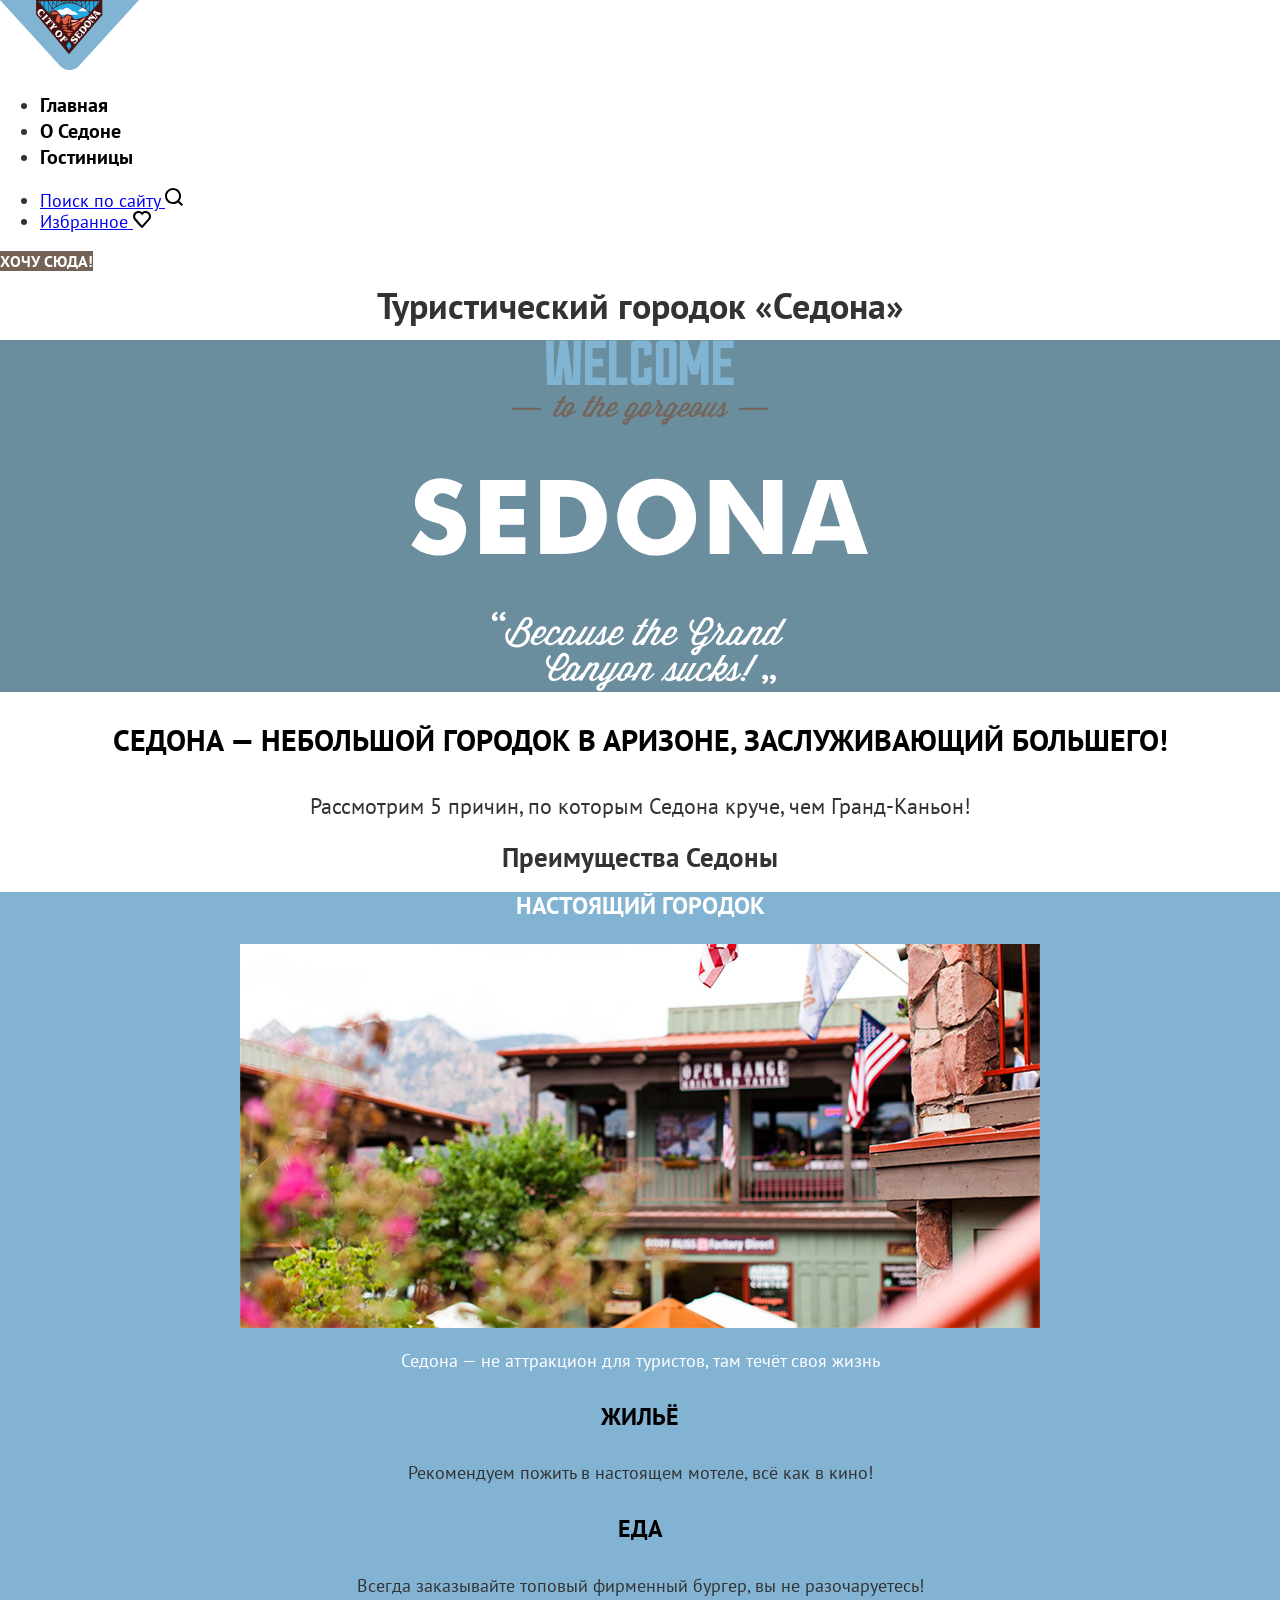
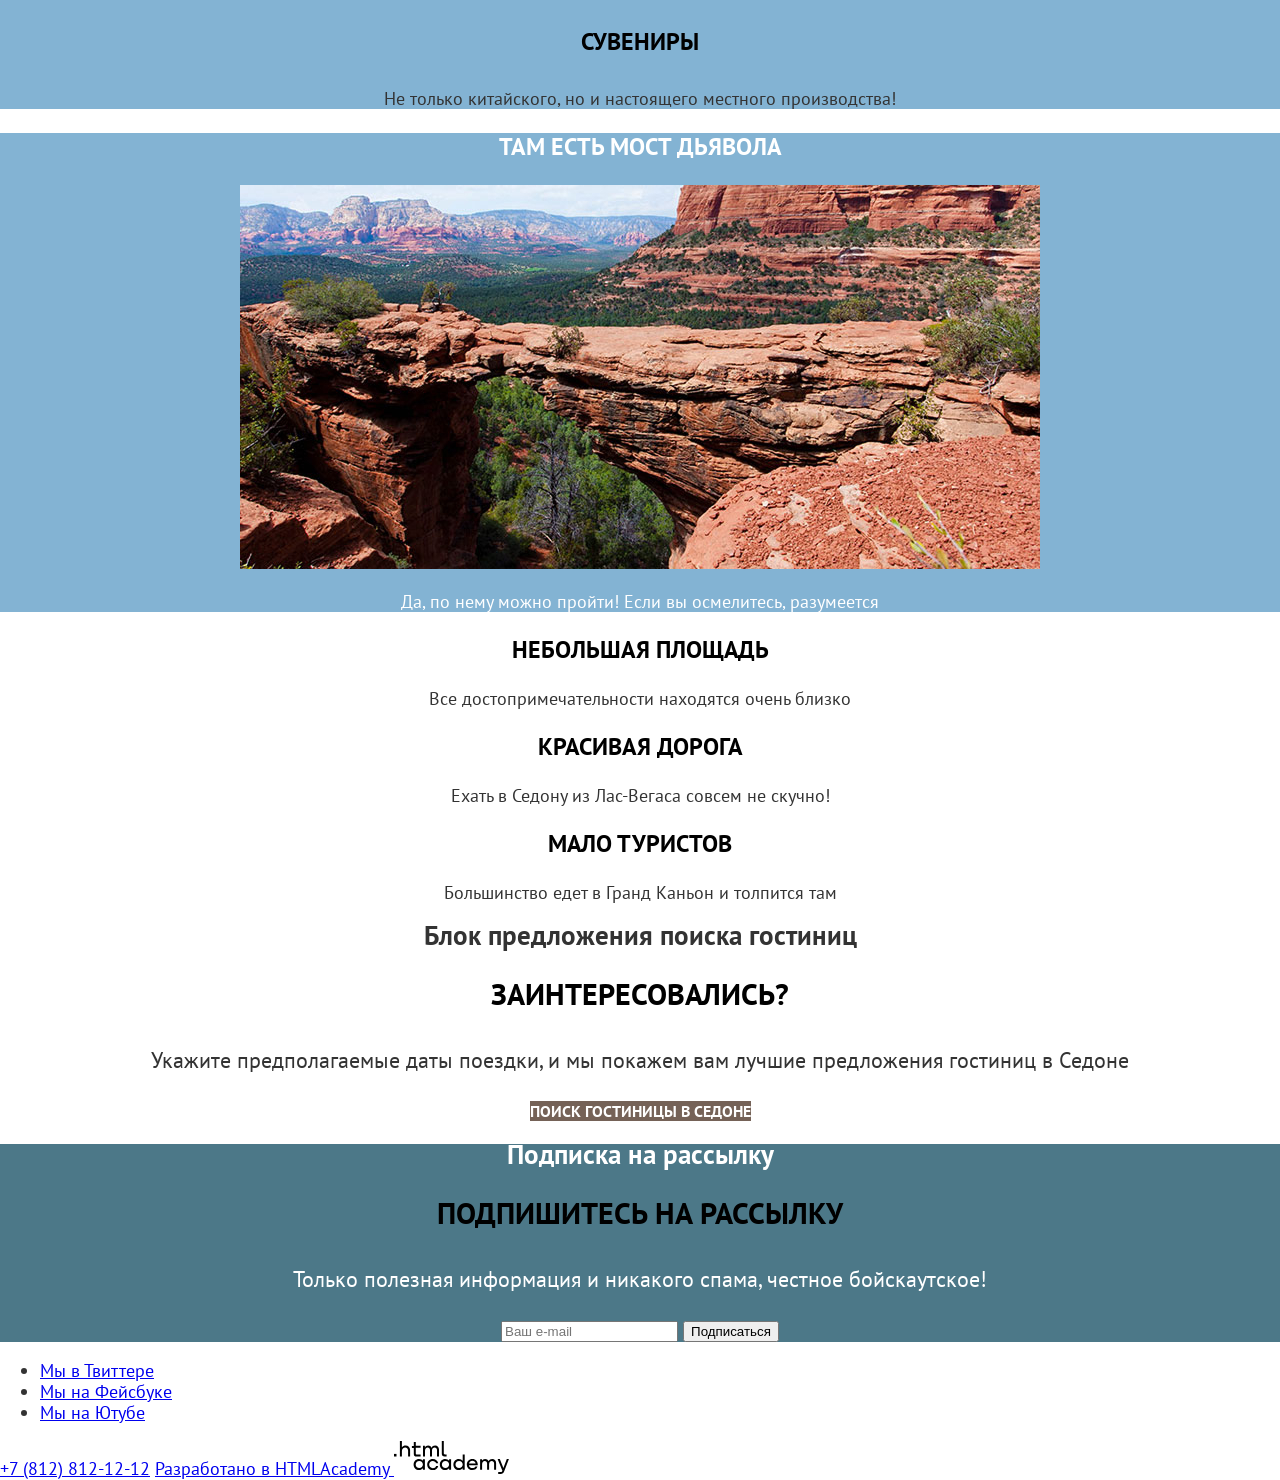
==== index.html @ 6384b5fa "Исправляет заголовки в преимуществах" ====
<!DOCTYPE html>
<html lang="ru">
  <head>
    <meta charset="utf-8">
    <meta name="viewport" content="width=device-width, initial-scale=1">
    <link rel="stylesheet" href="css/styles.css">
    <title>«Седона» — маленький городок с большим характером</title>
  </head>
  <body>
    <header class="page-header">
      <nav class="page-nav">
        <a class="logo">
          <img class="logo__image" src="img/logo.svg" alt="Логотип сайта" width="139" height="70">
        </a>

        <ul class="site-nav">
          <li>
            <a class="nav-link nav-link--current">Главная</a>
          </li>
          <li>
            <a class="nav-link" href="#">О Седоне</a>
          </li>
          <li>
            <a class="nav-link" href="catalog.html">Гостиницы</a>
          </li>
        </ul>

        <ul class="user-nav">
          <li>
            <a class="user-link" href="#search">
              <span class="visually-hidden">Поиск по сайту</span>
              <svg width="19" height="19" viewBox="0 0 19 19" fill="none" xmlns="http://www.w3.org/2000/svg">
                <path d="M18.0511 16.6L14.3406 12.9C15.3434 11.6 16.0454 9.9 16.0454 8C16.0454 3.6 12.4352 0 8.02271 0C3.61022 0 0 3.7 0 8.1C0 12.5 3.61022 16.1 8.02271 16.1C9.82782 16.1 11.5326 15.5 12.9366 14.4L16.6471 18.1L18.0511 16.6ZM8.02271 14.1C4.71334 14.1 2.00568 11.4 2.00568 8.1C2.00568 4.8 4.71334 2.1 8.02271 2.1C11.3321 2.1 14.0397 4.8 14.0397 8.1C14.0397 11.4 11.3321 14.1 8.02271 14.1Z" fill="black"/>
              </svg>
            </a>
          </li>
          <li>
            <a class="user-link" href="#favour">
              <span class="visually-hidden">Избранное</span>
              <svg width="19" height="17" viewBox="0 0 19 17" fill="none" xmlns="http://www.w3.org/2000/svg">
                <path d="M8.92526 17C8.62441 17 8.32356 16.9 8.12299 16.6C2.70766 10.5 1.40397 9.1 1.10312 8.7C0.401135 7.8 0 6.6 0 5.4C0 2.4 2.40681 0 5.51561 0C6.8193 0 8.02271 0.5 9.02554 1.3C10.0284 0.5 11.3321 0 12.5355 0C15.544 0 18.0511 2.4 18.0511 5.4C18.0511 6.7 17.5497 7.9 16.7474 8.8L9.72753 16.7C9.52696 16.9 9.3264 17 8.92526 17ZM2.90823 7.5C3.20908 7.9 6.41816 11.5 9.02554 14.4L15.2431 7.4C15.7446 6.9 15.9451 6.2 15.9451 5.4C15.9451 3.6 14.4409 2.1 12.6358 2.1C11.6329 2.1 10.6301 2.6 9.9281 3.4C9.62725 3.7 9.3264 3.8 9.02554 3.8C8.72469 3.8 8.42384 3.6 8.22327 3.4C7.52129 2.6 6.51845 2.1 5.51561 2.1C3.7105 2.1 2.20624 3.6 2.20624 5.4C2.10596 6.3 2.5071 7 2.90823 7.5C2.80795 7.5 2.80795 7.5 2.90823 7.5Z" fill="black"/>
              </svg>
            </a>
          </li>
        </ul>

        <a class="btn" href="#">Хочу сюда!</a>
      </nav>
    </header>

    <main class="page-main page-main--index">
      <h1 class="visually-hidden">Туристический городок «Седона»</h1>

      <div class="hero">
        <img class="hero__image" src="img/welcome.svg" alt="Добро пожаловать в Седону" width="458" height="352">
      </div>

      <p class="title">Седона — небольшой городок в Аризоне, заслуживающий большего!</p>
      <p class="description">Рассмотрим 5 причин, по которым Седона круче, чем Гранд-Каньон!</p>

      <section class="features">
        <h2 class="visually-hidden">Преимущества Седоны</h2>

        <ol class="features-list">
          <li class="feature feature--pictorial">
            <h3 class="title title--feature feature__title">Настоящий городок</h3>
            <img class="feature__image" src="img/sedona-stores-photo.jpg" alt="Городской вид Седоны" width="800" height="384">
            <p>Седона — не аттракцион для туристов, там течёт своя жизнь</p>

            <ul class="features-list features-list--sub">
              <li class="feature">
                <h4 class="title title--feature feature__title">Жильё</h4>
                <p>Рекомендуем пожить в настоящем мотеле, всё как в кино!</p>
              </li>
              <li class="feature">
                <h4 class="title title--feature feature__title">Еда</h4>
                <p>Всегда заказывайте топовый фирменный бургер, вы не разочаруетесь!</p>
              </li>
              <li class="feature">
                <h4 class="title title--feature feature__title">Сувениры</h4>
                <p>Не только китайского, но и настоящего местного производства!</p>
              </li>
            </ul>
          </li>
          <li class="feature feature--pictorial">
            <h3 class="title title--feature feature__title">Там есть мост дьявола</h3>
            <img class="feature__image" src="img/devil-bridge.jpg" alt="Городской вид Седоны" width="800" height="384">
            <p>Да, по нему можно пройти! Если вы осмелитесь, разумеется</p>
          </li>
          <li class="feature">
            <h3 class="title title--feature feature__title">Небольшая площадь</h3>
            <p>Все достопримечательности находятся очень близко</p>
          </li>
          <li class="feature">
            <h3 class="title title--feature feature__title">Красивая дорога</h3>
            <p>Ехать в Седону из Лас-Вегаса совсем не скучно!</p>
          </li>
          <li class="feature">
            <h3 class="title title--feature feature__title">Мало туристов</h3>
            <p>Большинство едет в Гранд Каньон и толпится там</p>
          </li>
        </ol>
      </section>

      <section class="booking-prompt">
        <h2 class="visually-hidden">Блок предложения поиска гостиниц</h2>
        <p class="title">Заинтересовались?</p>
        <p class="description">Укажите предполагаемые даты поездки, и мы покажем вам лучшие предложения гостиниц в Седоне</p>
        <a class="btn" href="#">Поиск гостиницы в Седоне</a>
      </section>
    </main>

    <footer class="page-footer">
      <section class="subscribe subscribe--index">
        <h2 class="visually-hidden">Подписка на рассылку</h2>

        <p class="title">Подпишитесь на рассылку</p>
        <p class="description">Только полезная информация и никакого спама, честное бойскаутское!</p>

        <form class="subscribe-form" action="https://echo.htmlacademy.ru/" method="post">
          <label class="subscribe-form__field">
            <input type="email" name="mail" placeholder="Ваш e-mail">
          </label>

          <button class="subscribe-form__submit" type="submit">Подписаться</button>
        </form>
      </section>

      <ul class="social-links">
        <li>
          <a class="social-link" href="https://twitter.com/htmlacademy_ru">
            <span class="visually-hidden">Мы в Твиттере</span>
          </a>
        </li>
        <li>
          <a class="social-link" href="https://www.facebook.com/htmlacademy">
            <span class="visually-hidden">Мы на Фейсбуке</span>
          </a>
        </li>
        <li>
          <a class="social-link" href="https://www.youtube.com/c/HTMLAcademyRUS">
            <span class="visually-hidden">Мы на Ютубе</span>
          </a>
        </li>
      </ul>

      <a class="phone" href="tel:+78128121212">+7 (812) 812-12-12</a>

      <a class="dev-link" href="https://htmlacademy.ru?">
        <span class="visually-hidden">Разработано в HTMLAcademy</span>
        <svg width="115" height="34" viewBox="0 0 115 34" fill="none" xmlns="http://www.w3.org/2000/svg">
          <path d="M0 12.8999V15.4999H2.5V12.8999H0Z" fill="black"/>
          <path d="M11.5999 4.5C9.9999 4.5 8.7999 5.2 7.9999 6.2H7.8999V0H5.8999V15.5H7.8999V10.2C7.8999 8.1 9.1999 6.6 11.1999 6.6C12.9999 6.6 14.0999 8 14.0999 9.8V15.5H16.0999V9.4C16.1999 6.4 14.2999 4.5 11.5999 4.5Z" fill="black"/>
          <path d="M26.5999 4.8001H21.7999V1.1001H19.7999V4.9001H17.8999V6.9001H19.7999V12.9001C19.7999 14.6001 20.7999 15.6001 22.4999 15.6001H26.5999V13.6001H22.8999C22.1999 13.6001 21.7999 13.2001 21.7999 12.5001V6.8001H26.5999V4.8001Z" fill="black"/>
          <path d="M41.1 4.6001C39.5 4.6001 38.2 5.4001 37.6 6.7001H37.5C36.9 5.5001 35.7 4.6001 34.1 4.6001C32.7 4.6001 31.6 5.4001 31 6.4001H30.9V4.8001H29V15.4001H31V10.0001C31 8.0001 32 6.5001 33.6 6.5001C35.1 6.5001 36 7.5001 36 9.1001V15.4001H38V9.8001C38 7.4001 39.4 6.5001 40.6 6.5001C42.1 6.5001 43 7.5001 43 9.1001V15.4001H45V8.9001C45.1 6.4001 43.6 4.6001 41.1 4.6001Z" fill="black"/>
          <path d="M47.8 12.7C47.8 14.4 48.8 15.4 50.6 15.4H52.6V13.4H50.9001C50.2001 13.4 49.8 13 49.8 12.3V0H47.8V12.7Z" fill="black"/>
          <path d="M28.9001 19.6999C28.0001 18.5999 26.7001 17.8999 25.0001 17.8999C21.9001 17.8999 19.6001 20.1999 19.6001 23.4999C19.6001 26.7999 21.9001 29.0999 25.0001 29.0999C26.8001 29.0999 28.0001 28.2999 28.8001 27.1999H28.9001V28.7999H30.9001V18.1999H28.9001V19.6999ZM25.3001 27.0999C23.1001 27.0999 21.7001 25.4999 21.7001 23.4999C21.7001 21.4999 23.1001 19.8999 25.3001 19.8999C27.5001 19.8999 28.9001 21.4999 28.9001 23.4999C28.9001 25.3999 27.5001 27.0999 25.3001 27.0999Z" fill="black"/>
          <path d="M44.2 21.9999C43.7 19.5999 41.5999 17.8999 38.7999 17.8999C35.3999 17.8999 33.2 20.3999 33.2 23.4999C33.2 26.5999 35.3999 29.0999 38.7999 29.0999C41.5999 29.0999 43.7 27.2999 44.2 24.8999H42.0999C41.6999 26.1999 40.3999 27.1999 38.7999 27.1999C36.5999 27.1999 35.2 25.5999 35.2 23.5999C35.2 21.5999 36.5999 19.9999 38.7999 19.9999C40.3999 19.9999 41.5999 20.9999 42.0999 22.1999H44.2V21.9999Z" fill="black"/>
          <path d="M55.1 19.6999C54.2 18.5999 52.9001 17.8999 51.2001 17.8999C48.1001 17.8999 45.8 20.1999 45.8 23.4999C45.8 26.7999 48.1001 29.0999 51.2001 29.0999C53.0001 29.0999 54.2 28.2999 55 27.1999H55.1V28.7999H57.1V18.1999H55.1V19.6999ZM51.5 27.0999C49.3 27.0999 47.9001 25.4999 47.9001 23.4999C47.9001 21.4999 49.3 19.8999 51.5 19.8999C53.7 19.8999 55.1 21.4999 55.1 23.4999C55.1 25.3999 53.6 27.0999 51.5 27.0999Z" fill="black"/>
          <path d="M68.6999 19.7999C67.7999 18.6999 66.4999 17.8999 64.7999 17.8999C61.6999 17.8999 59.3999 20.1999 59.3999 23.4999C59.3999 26.7999 61.5999 29.0999 64.7999 29.0999C66.4999 29.0999 67.7999 28.2999 68.5999 27.2999H68.6999V28.7999H70.6999V13.3999H68.6999V19.7999ZM65.0999 27.0999C62.8999 27.0999 61.4999 25.4999 61.4999 23.4999C61.4999 21.4999 62.8999 19.8999 65.0999 19.8999C67.2999 19.8999 68.6999 21.4999 68.6999 23.4999C68.5999 25.4999 67.1999 27.0999 65.0999 27.0999Z" fill="black"/>
          <path d="M78.3 17.8999C75 17.8999 72.8 20.3999 72.8 23.4999C72.8 26.4999 74.9 29.0999 78.3 29.0999C80.8 29.0999 82.8 27.7999 83.5 25.4999H81.4C80.9 26.4999 79.8 27.0999 78.4 27.0999C76.5 27.0999 75.1 25.7999 75 24.1999H83.8C84 20.5999 81.8 17.8999 78.3 17.8999ZM78.3 19.7999C80 19.7999 81.3 20.7999 81.6 22.3999H75.1C75.4 20.8999 76.6 19.7999 78.3 19.7999Z" fill="black"/>
          <path d="M98.2001 17.8999C96.6001 17.8999 95.3001 18.6999 94.6001 19.8999H94.5001C93.9001 18.6999 92.7001 17.8999 91.1001 17.8999C89.7001 17.8999 88.6001 18.5999 88.0001 19.6999V18.1999H86.1001V28.7999H88.1001V23.3999C88.1001 21.3999 89.1001 19.9999 90.7001 19.8999C92.2001 19.8999 93.1001 20.8999 93.1001 22.4999V28.7999H95.1001V23.1999C95.1001 20.7999 96.5001 19.8999 97.7001 19.8999C99.2001 19.8999 100.1 20.8999 100.1 22.4999V28.7999H102.1V22.2999C102.2 19.6999 100.7 17.8999 98.2001 17.8999Z" fill="black"/>
          <path d="M109.4 27.0001L105.8 18.1001H103.6L108.4 29.7001C108.1 30.6001 107.7 30.9001 106.7 30.9001H104.2V32.9001H106.7C108.5 32.9001 109.5 32.1001 110.2 30.3001L114.9 18.1001H112.8L109.4 27.0001Z" fill="black"/>
        </svg>
      </a>
    </footer>
  </body>
</html>
---- css/styles.css ----
@font-face {
  font-style: normal;
  font-weight: 400;
  font-family: "PTSans";

  font-display: swap;
  src: url("../fonts/ptsans-400.woff2") format("woff2");
}

@font-face {
  font-style: normal;
  font-weight: 700;
  font-family: "PTSans";

  font-display: swap;
  src: url("../fonts/ptsans-700.woff2") format("woff2");
}

html,
body {
  margin: 0;
  padding: 0;

  font-weight: 400;
  font-size: 18px;
  line-height: 21px;
  font-family: "PTSans", sans-serif;
  color: #333333;
}

.logo {
  display: inline-block;
}

.logo__image {
  display: block;
  width: 139px;
  height: 70px;
}

.nav-link {
  font-weight: 700;
  font-size: 20px;
  line-height: 26px;
  font-family: "PTSans", sans-serif;
  color: #000000;
  text-decoration: none;
}

.btn {
  font-weight: 700;
  font-size: 16px;
  line-height: 20px;
  font-family: "PTSans", sans-serif;
  text-align: center;
  color: #ffffff;
  text-transform: uppercase;
  text-decoration: none;

  background-color: #756257;
}

.page-main--index {
  text-align: center;
}

.hero {
  background-color: #6b8e9e;
}

.hero__image {
  display: block;
  width: 458;
  height: 352;
  margin: 0 auto;
}

.title {
  font-weight: 700;
  font-size: 30px;
  line-height: 36px;
  font-family: "PTSans";
  color: #000000;
  text-transform: uppercase;
  letter-spacing: 0;
}

.title--feature {
  font-size: 24px;
  line-height: 28px;
  text-transform: uppercase;
}

.description {
  font-size: 22px;
  line-height: 36px;
}

.features-list {
  margin: 0;
  padding: 0;

  list-style: none;
}

.feature--pictorial {
  background-color: #83b3d3;
}

.feature--pictorial > .title,
.feature--pictorial > p {
  color: #ffffff;
}

.subscribe {
  text-align: center;
}

.subscribe--index {
  color: #ffffff;

  background-color: #4c7888;
}

.catalog-top {
  color: #ffffff;

  background-color: #4c7888;
}
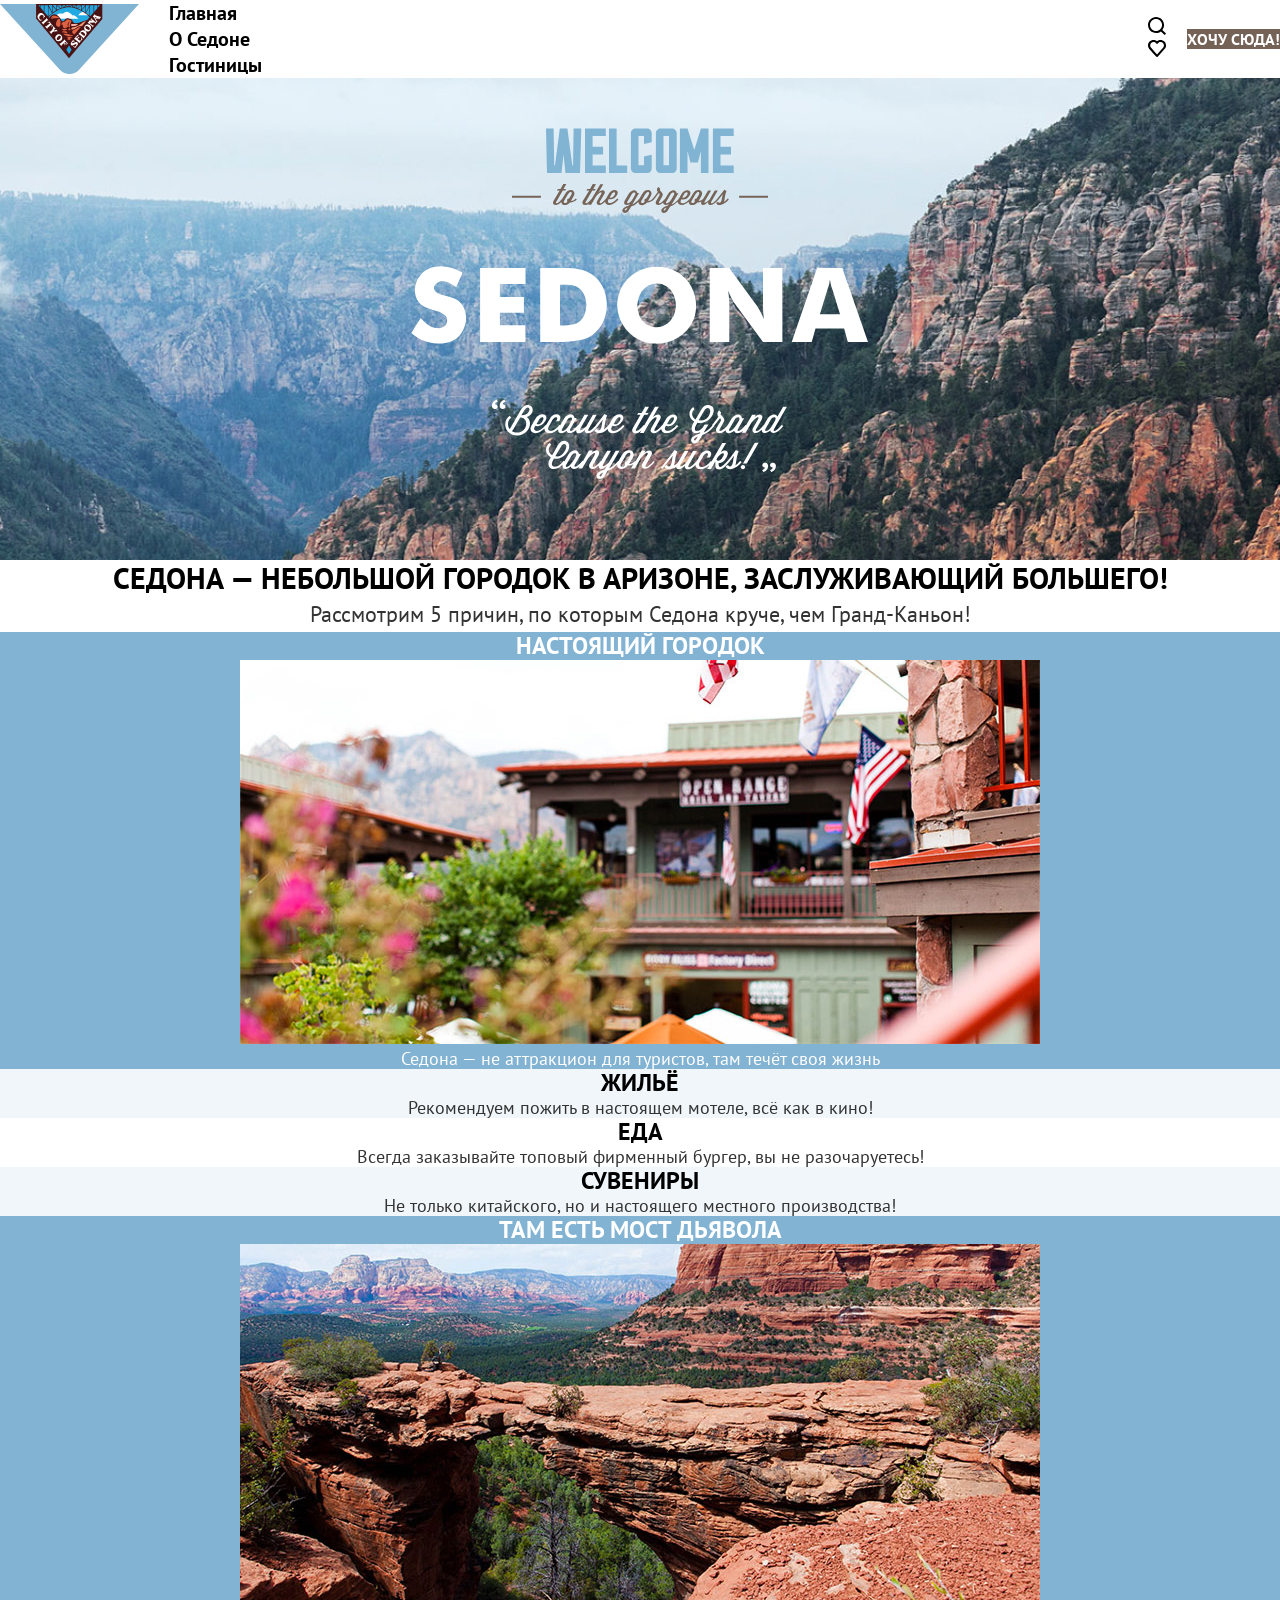
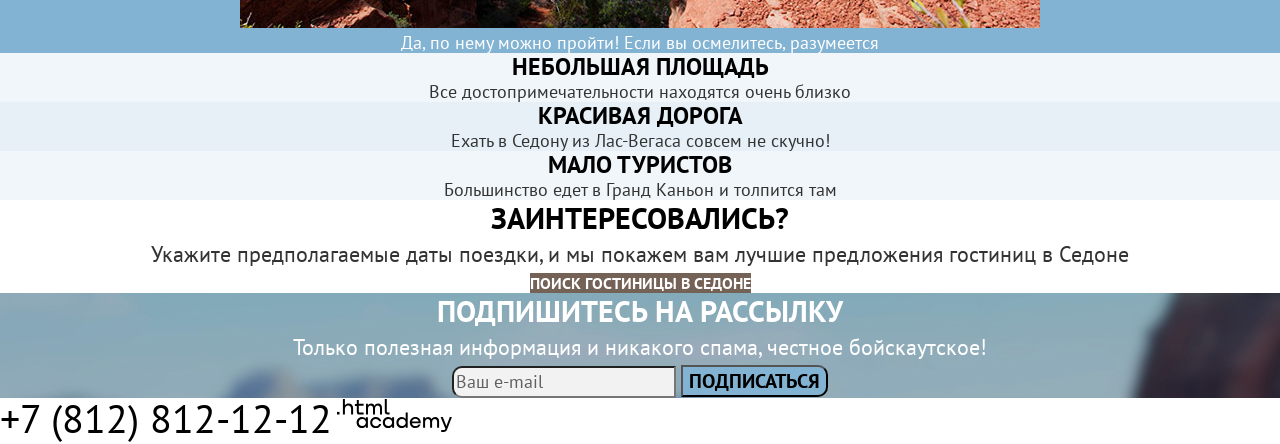
==== commit f7f93d78: "Делает базовую сетку шапки" ====
--- a/index.html
+++ b/index.html
@@ -9,11 +9,11 @@
   <body>
     <header class="page-header">
       <nav class="page-nav">
-        <a class="logo">
+        <a class="logo page-nav__logo">
           <img class="logo__image" src="img/logo.svg" alt="Логотип сайта" width="139" height="70">
         </a>
 
-        <ul class="site-nav">
+        <ul class="site-nav page-nav__site">
           <li>
             <a class="nav-link nav-link--current">Главная</a>
           </li>
@@ -25,7 +25,7 @@
           </li>
         </ul>
 
-        <ul class="user-nav">
+        <ul class="user-nav page-nav__user">
           <li>
             <a class="user-link" href="#search">
               <span class="visually-hidden">Поиск по сайту</span>
--- a/css/styles.css
+++ b/css/styles.css
@@ -28,6 +28,26 @@
   color: #333333;
 }
 
+.visually-hidden {
+  position: absolute;
+
+  width: 1px;
+  height: 1px;
+  margin: -1px;
+  padding: 0;
+  overflow: hidden;
+
+  border: 0;
+
+  clip: rect(0 0 0 0);
+}
+
+.page-nav {
+  display: flex;
+  flex-direction: row;
+  align-items: center;
+}
+
 .logo {
   display: inline-block;
 }
@@ -38,6 +58,31 @@
   height: 70px;
 }
 
+.page-nav__logo {
+  margin-right: 30px;
+}
+
+.site-nav {
+  margin: 0;
+  padding: 0;
+
+  list-style: none;
+}
+
+.page-nav__site {
+  margin-right: auto;
+}
+.user-nav {
+  margin: 0;
+  padding: 0;
+
+  list-style: none;
+}
+
+.page-nav__user {
+  margin-right: 20px;
+}
+
 .nav-link {
   font-weight: 700;
   font-size: 20px;
@@ -65,7 +110,13 @@
 }
 
 .hero {
+  padding-top: 50px;
+  padding-bottom: 80px;
+
   background-color: #6b8e9e;
+  background-image: url("../img/index-background.jpg");
+  background-repeat: no-repeat;
+  background-size: cover;
 }
 
 .hero__image {
@@ -76,6 +127,8 @@
 }
 
 .title {
+  margin: 0;
+
   font-weight: 700;
   font-size: 30px;
   line-height: 36px;
@@ -91,7 +144,21 @@
   text-transform: uppercase;
 }
 
+.title--page {
+  font-size: 60px;
+  line-height: 60px;
+  text-transform: capitalize;
+}
+
+.title--hotel {
+  font-size: 24px;
+  line-height: 30px;
+  text-transform: none;
+}
+
 .description {
+  margin: 0;
+
   font-size: 22px;
   line-height: 36px;
 }
@@ -103,6 +170,26 @@
   list-style: none;
 }
 
+.features-list:not(.features-list--sub) > .feature:not(.feature--pictorial):nth-child(odd) {
+  background-color: rgba(131, 179, 211, 0.12);
+}
+
+.features-list:not(.features-list--sub) > .feature:not(.feature--pictorial):nth-child(even) {
+  background-color: rgba(131, 179, 211, 0.2);
+}
+
+.features-list--sub {
+  background-color: #ffffff;
+}
+
+.feature p {
+  margin: 0;
+}
+
+.features-list--sub .feature:nth-child(odd) {
+  background-color: rgba(131, 179, 211, 0.12);
+}
+
 .feature--pictorial {
   background-color: #83b3d3;
 }
@@ -120,10 +207,161 @@
   color: #ffffff;
 
   background-color: #4c7888;
+  background-image: url("../img/background-subscribe.jpg");
+  background-repeat: no-repeat;
+  background-size: cover;
+}
+
+.subscribe--index .title {
+  color: inherit;
+}
+
+.subscribe-form__field input {
+  font: inherit;
+  font-size: 18px;
+  line-height: 26px;
+  color: #000000;
+
+  background-color: #f2f2f2;
+  border-top-left-radius: 10px;
+  border-bottom-left-radius: 10px;
+}
+
+.subscribe-form__field input::placeholder {
+  font: inherit;
+  font-size: 18px;
+  line-height: 26px;
+  color: #000000;
+
+  opacity: 0.6;
+}
+
+.subscribe-form__submit {
+  font: inherit;
+  font-weight: 700;
+  font-size: 20px;
+  line-height: 26px;
+  text-align: center;
+  text-transform: uppercase;
+
+  background-color: #83b3d3;
+  border-top-right-radius: 10px;
+  border-bottom-right-radius: 10px;
+}
+
+.social-links {
+  margin: 0;
+  padding: 0;
+
+  list-style: none;
+}
+
+.phone {
+  font-weight: 400;
+  font-size: 40px;
+  line-height: 40px;
+  color: #000000;
+  text-transform: uppercase;
+  text-decoration: none;
 }
 
 .catalog-top {
   color: #ffffff;
 
   background-color: #4c7888;
-}
+  background-image: url("../img/catalog-background.jpg");
+  background-repeat: no-repeat;
+  background-size: cover;
+}
+
+.catalog-top .title {
+  color: #ffffff;
+}
+
+.crumb-link {
+  font-size: 16px;
+  line-height: 19px;
+  color: #ffffff;
+  text-decoration: none;
+}
+
+.price-filter__field input {
+  font: inherit;
+  color: #ffffff;
+
+  background-color: transparent;
+}
+
+.filter-reset {
+  font: inherit;
+  color: #ffffff;
+
+  background-color: transparent;
+  border: none;
+}
+
+.sort-order select {
+  font: inherit;
+
+  background-color: #ffffff;
+  border: none;
+}
+
+.view-btn {
+  background-color: #ffffff;
+  border: 2px solid #e5e5e5;
+  border-radius: 4px;
+}
+
+.view-btn--current {
+  border-color: #000000;
+}
+
+.hotel__rate {
+  font-size: 16px;
+  line-height: 20px;
+  text-transform: uppercase;
+}
+
+.more-btn {
+  font: inherit;
+  font-weight: 700;
+  font-size: 20px;
+  line-height: 25px;
+  text-align: center;
+  color: #ffffff;
+  text-transform: uppercase;
+  text-decoration: none;
+
+  background-color: #83b3d3;
+  border: none;
+  border-radius: 4px;
+}
+
+.pagination-link {
+  font: inherit;
+  font-weight: 700;
+  font-size: 20px;
+  line-height: 25px;
+  text-align: center;
+  color: #ffffff;
+  text-transform: uppercase;
+  text-decoration: none;
+  text-decoration: none;
+
+  background-color: #83b3d3;
+  border: none;
+  border-radius: 4px;
+}
+.pagination-link--current {
+  color: #000000;
+
+  background-color: #f2f2f2;
+}
+
+.hotels-on-page select {
+  font: inherit;
+
+  background-color: #ffffff;
+  border: none;
+}
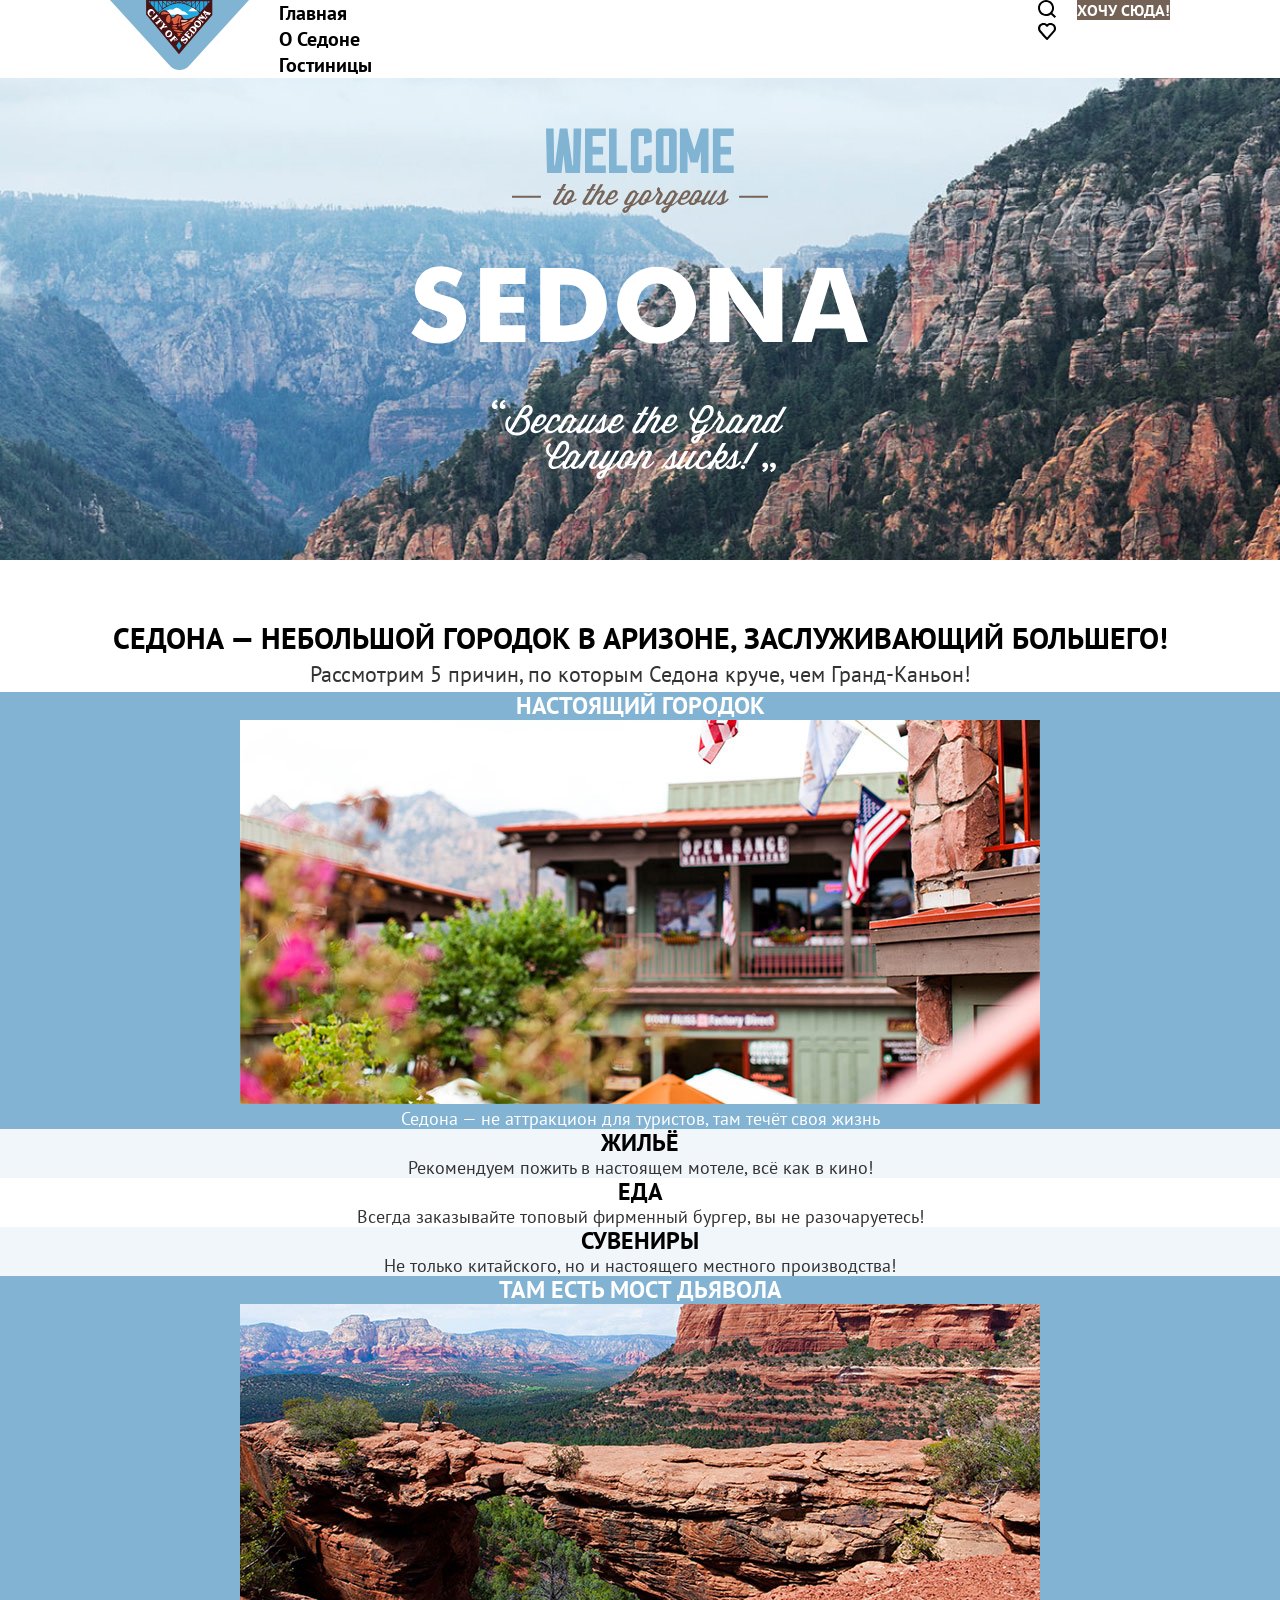
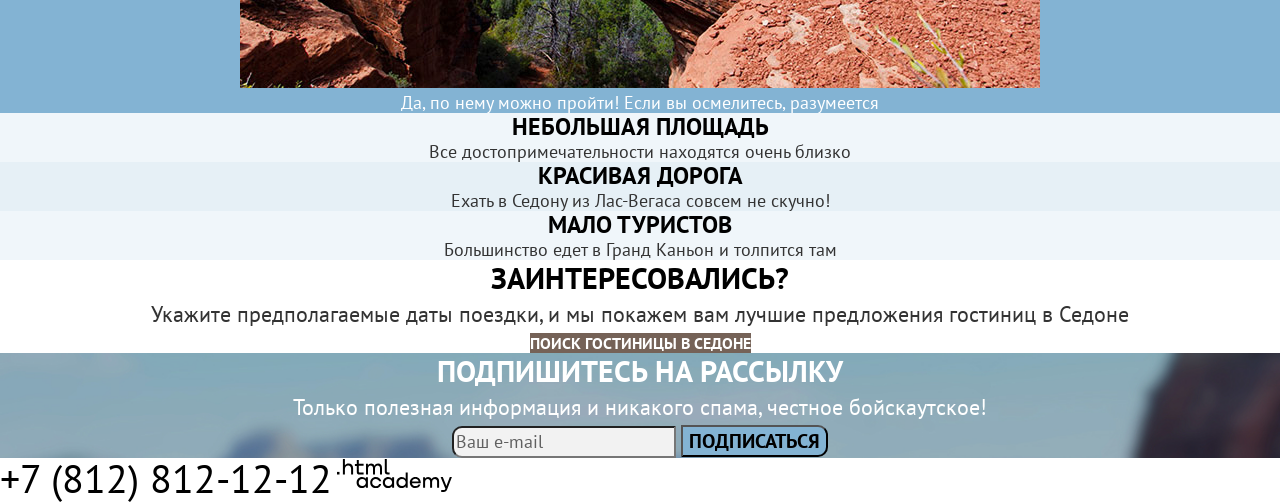
==== commit 54f37271: "Ломает предыдущую разметку преимуществ" ====
--- a/index.html
+++ b/index.html
@@ -67,17 +67,17 @@
             <img class="feature__image" src="img/sedona-stores-photo.jpg" alt="Городской вид Седоны" width="800" height="384">
             <p>Седона — не аттракцион для туристов, там течёт своя жизнь</p>
 
-            <ul class="features-list features-list--sub">
-              <li class="feature">
-                <h4 class="title title--feature feature__title">Жильё</h4>
+            <ul class="subfeatures-list">
+              <li class="subfeature">
+                <h4 class="title title--feature subfeature__title">Жильё</h4>
                 <p>Рекомендуем пожить в настоящем мотеле, всё как в кино!</p>
               </li>
-              <li class="feature">
-                <h4 class="title title--feature feature__title">Еда</h4>
+              <li class="subfeature">
+                <h4 class="title title--feature subfeature__title">Еда</h4>
                 <p>Всегда заказывайте топовый фирменный бургер, вы не разочаруетесь!</p>
               </li>
-              <li class="feature">
-                <h4 class="title title--feature feature__title">Сувениры</h4>
+              <li class="subfeature">
+                <h4 class="title title--feature subfeature__title">Сувениры</h4>
                 <p>Не только китайского, но и настоящего местного производства!</p>
               </li>
             </ul>
--- a/css/styles.css
+++ b/css/styles.css
@@ -45,7 +45,9 @@
 .page-nav {
   display: flex;
   flex-direction: row;
-  align-items: center;
+  align-items: flex-start;
+  width: 1060px;
+  margin: 0 auto;
 }
 
 .logo {
@@ -126,6 +128,10 @@
   margin: 0 auto;
 }
 
+.page-main--index .hero {
+  margin-bottom: 60px;
+}
+
 .title {
   margin: 0;
 
@@ -170,24 +176,16 @@
   list-style: none;
 }
 
-.features-list:not(.features-list--sub) > .feature:not(.feature--pictorial):nth-child(odd) {
+.features-list > .feature:not(.feature--pictorial):nth-child(odd) {
   background-color: rgba(131, 179, 211, 0.12);
 }
 
-.features-list:not(.features-list--sub) > .feature:not(.feature--pictorial):nth-child(even) {
+.features-list > .feature:not(.feature--pictorial):nth-child(even) {
   background-color: rgba(131, 179, 211, 0.2);
 }
 
-.features-list--sub {
-  background-color: #ffffff;
-}
-
 .feature p {
   margin: 0;
-}
-
-.features-list--sub .feature:nth-child(odd) {
-  background-color: rgba(131, 179, 211, 0.12);
 }
 
 .feature--pictorial {
@@ -197,6 +195,23 @@
 .feature--pictorial > .title,
 .feature--pictorial > p {
   color: #ffffff;
+}
+
+.subfeatures-list {
+  margin: 0;
+  padding: 0;
+
+  list-style: none;
+
+  background-color: #ffffff;
+}
+
+.subfeatures-list .subfeature:nth-child(odd) {
+  background-color: rgba(131, 179, 211, 0.12);
+}
+
+.subfeature p {
+  margin: 0;
 }
 
 .subscribe {
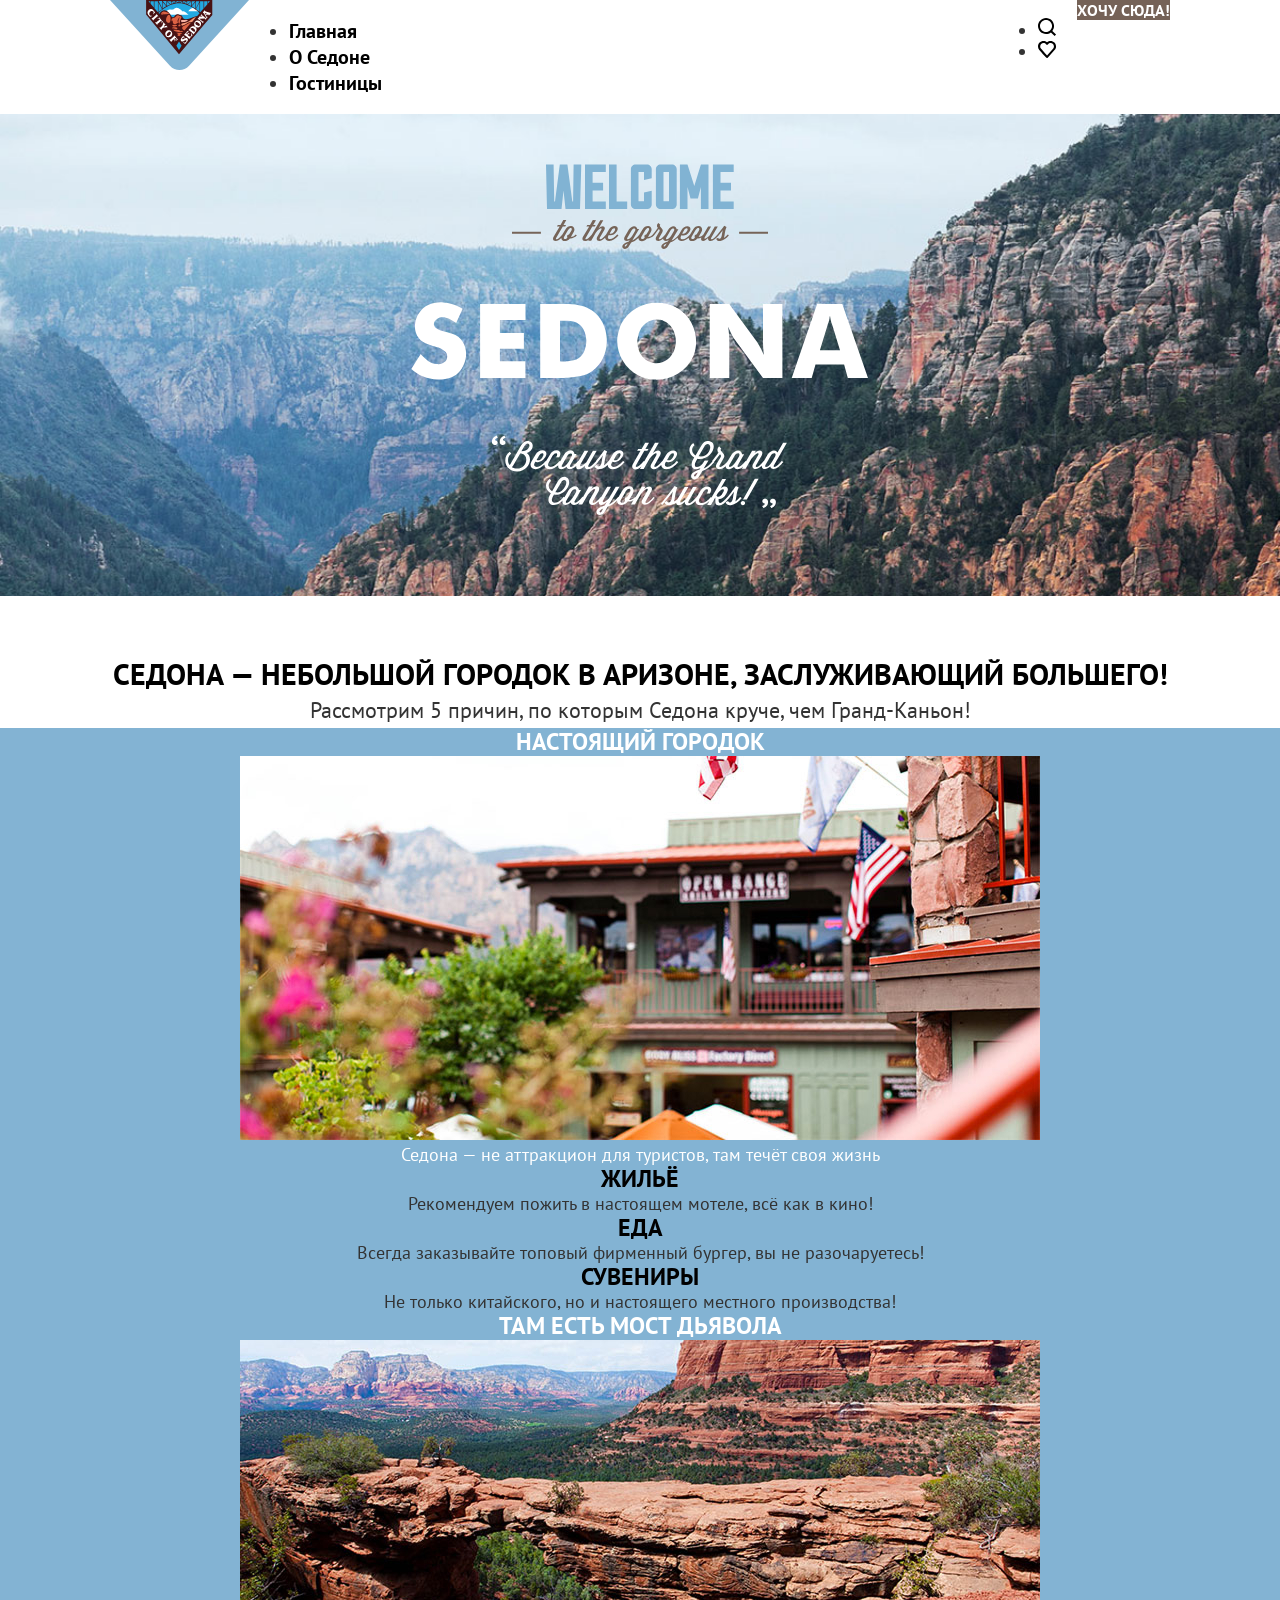
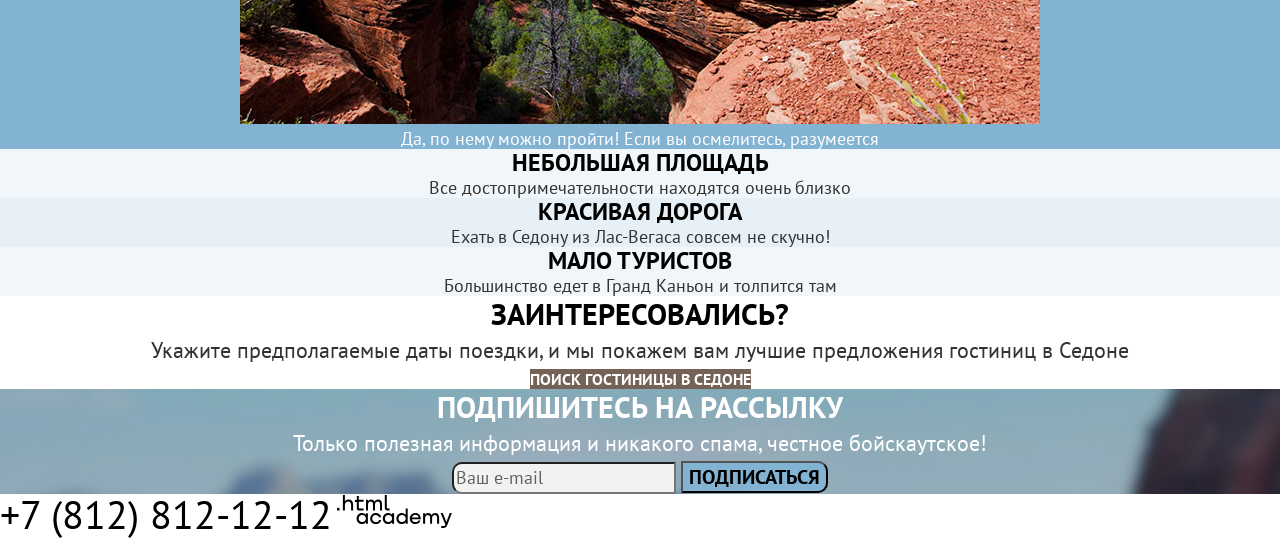
==== commit e7b4be16: "Изменяет классы спискам в шапке" ====
--- a/index.html
+++ b/index.html
@@ -9,11 +9,11 @@
   <body>
     <header class="page-header">
       <nav class="page-nav">
-        <a class="logo page-nav__logo">
+        <a class="logo">
           <img class="logo__image" src="img/logo.svg" alt="Логотип сайта" width="139" height="70">
         </a>
 
-        <ul class="site-nav page-nav__site">
+        <ul class="page-nav__site">
           <li>
             <a class="nav-link nav-link--current">Главная</a>
           </li>
@@ -25,7 +25,7 @@
           </li>
         </ul>
 
-        <ul class="user-nav page-nav__user">
+        <ul class="page-nav__user">
           <li>
             <a class="user-link" href="#search">
               <span class="visually-hidden">Поиск по сайту</span>
@@ -67,17 +67,17 @@
             <img class="feature__image" src="img/sedona-stores-photo.jpg" alt="Городской вид Седоны" width="800" height="384">
             <p>Седона — не аттракцион для туристов, там течёт своя жизнь</p>
 
-            <ul class="subfeatures-list">
-              <li class="subfeature">
-                <h4 class="title title--feature subfeature__title">Жильё</h4>
+            <ul class="features-list features-list--sub">
+              <li class="feature">
+                <h4 class="title title--feature feature__title">Жильё</h4>
                 <p>Рекомендуем пожить в настоящем мотеле, всё как в кино!</p>
               </li>
-              <li class="subfeature">
-                <h4 class="title title--feature subfeature__title">Еда</h4>
+              <li class="feature">
+                <h4 class="title title--feature feature__title">Еда</h4>
                 <p>Всегда заказывайте топовый фирменный бургер, вы не разочаруетесь!</p>
               </li>
-              <li class="subfeature">
-                <h4 class="title title--feature subfeature__title">Сувениры</h4>
+              <li class="feature">
+                <h4 class="title title--feature feature__title">Сувениры</h4>
                 <p>Не только китайского, но и настоящего местного производства!</p>
               </li>
             </ul>
--- a/css/styles.css
+++ b/css/styles.css
@@ -40,6 +40,326 @@
   border: 0;
 
   clip: rect(0 0 0 0);
+}
+
+.logo {
+  display: inline-block;
+}
+
+.logo__image {
+  display: block;
+  width: 139px;
+  height: 70px;
+}
+
+.site-nav {
+  margin: 0;
+  padding: 0;
+
+  list-style: none;
+}
+
+.user-nav {
+  margin: 0;
+  padding: 0;
+
+  list-style: none;
+}
+
+.nav-link {
+  font-weight: 700;
+  font-size: 20px;
+  line-height: 26px;
+  font-family: "PTSans", sans-serif;
+  color: #000000;
+  text-decoration: none;
+}
+
+.btn {
+  font-weight: 700;
+  font-size: 16px;
+  line-height: 20px;
+  font-family: "PTSans", sans-serif;
+  text-align: center;
+  color: #ffffff;
+  text-transform: uppercase;
+  text-decoration: none;
+
+  background-color: #756257;
+}
+
+.page-main--index {
+  text-align: center;
+}
+
+.hero {
+  padding-top: 50px;
+  padding-bottom: 80px;
+
+  background-color: #6b8e9e;
+  background-image: url("../img/index-background.jpg");
+  background-repeat: no-repeat;
+  background-size: cover;
+}
+
+.hero__image {
+  display: block;
+  width: 458;
+  height: 352;
+  margin: 0 auto;
+}
+
+.page-main--index .hero {
+  margin-bottom: 60px;
+}
+
+.title {
+  margin: 0;
+
+  font-weight: 700;
+  font-size: 30px;
+  line-height: 36px;
+  font-family: "PTSans";
+  color: #000000;
+  text-transform: uppercase;
+  letter-spacing: 0;
+}
+
+.title--feature {
+  font-size: 24px;
+  line-height: 28px;
+  text-transform: uppercase;
+}
+
+.title--page {
+  font-size: 60px;
+  line-height: 60px;
+  text-transform: capitalize;
+}
+
+.title--hotel {
+  font-size: 24px;
+  line-height: 30px;
+  text-transform: none;
+}
+
+.description {
+  margin: 0;
+
+  font-size: 22px;
+  line-height: 36px;
+}
+
+.features-list {
+  margin: 0;
+  padding: 0;
+
+  list-style: none;
+}
+
+.features-list > .feature:not(.feature--pictorial):nth-child(odd) {
+  background-color: rgba(131, 179, 211, 0.12);
+}
+
+.features-list > .feature:not(.feature--pictorial):nth-child(even) {
+  background-color: rgba(131, 179, 211, 0.2);
+}
+
+.feature p {
+  margin: 0;
+}
+
+.feature--pictorial {
+  background-color: #83b3d3;
+}
+
+.feature--pictorial > .title,
+.feature--pictorial > p {
+  color: #ffffff;
+}
+
+.subfeatures-list {
+  margin: 0;
+  padding: 0;
+
+  list-style: none;
+
+  background-color: #ffffff;
+}
+
+.subfeatures-list .subfeature:nth-child(odd) {
+  background-color: rgba(131, 179, 211, 0.12);
+}
+
+.subfeature p {
+  margin: 0;
+}
+
+.subscribe {
+  text-align: center;
+}
+
+.subscribe--index {
+  color: #ffffff;
+
+  background-color: #4c7888;
+  background-image: url("../img/background-subscribe.jpg");
+  background-repeat: no-repeat;
+  background-size: cover;
+}
+
+.subscribe--index .title {
+  color: inherit;
+}
+
+.subscribe-form__field input {
+  font: inherit;
+  font-size: 18px;
+  line-height: 26px;
+  color: #000000;
+
+  background-color: #f2f2f2;
+  border-top-left-radius: 10px;
+  border-bottom-left-radius: 10px;
+}
+
+.subscribe-form__field input::placeholder {
+  font: inherit;
+  font-size: 18px;
+  line-height: 26px;
+  color: #000000;
+
+  opacity: 0.6;
+}
+
+.subscribe-form__submit {
+  font: inherit;
+  font-weight: 700;
+  font-size: 20px;
+  line-height: 26px;
+  text-align: center;
+  text-transform: uppercase;
+
+  background-color: #83b3d3;
+  border-top-right-radius: 10px;
+  border-bottom-right-radius: 10px;
+}
+
+.social-links {
+  margin: 0;
+  padding: 0;
+
+  list-style: none;
+}
+
+.phone {
+  font-weight: 400;
+  font-size: 40px;
+  line-height: 40px;
+  color: #000000;
+  text-transform: uppercase;
+  text-decoration: none;
+}
+
+.catalog-top {
+  color: #ffffff;
+
+  background-color: #4c7888;
+  background-image: url("../img/catalog-background.jpg");
+  background-repeat: no-repeat;
+  background-size: cover;
+}
+
+.catalog-top .title {
+  color: #ffffff;
+}
+
+.crumb-link {
+  font-size: 16px;
+  line-height: 19px;
+  color: #ffffff;
+  text-decoration: none;
+}
+
+.price-filter__field input {
+  font: inherit;
+  color: #ffffff;
+
+  background-color: transparent;
+}
+
+.filter-reset {
+  font: inherit;
+  color: #ffffff;
+
+  background-color: transparent;
+  border: none;
+}
+
+.sort-order select {
+  font: inherit;
+
+  background-color: #ffffff;
+  border: none;
+}
+
+.view-btn {
+  background-color: #ffffff;
+  border: 2px solid #e5e5e5;
+  border-radius: 4px;
+}
+
+.view-btn--current {
+  border-color: #000000;
+}
+
+.hotel__rate {
+  font-size: 16px;
+  line-height: 20px;
+  text-transform: uppercase;
+}
+
+.more-btn {
+  font: inherit;
+  font-weight: 700;
+  font-size: 20px;
+  line-height: 25px;
+  text-align: center;
+  color: #ffffff;
+  text-transform: uppercase;
+  text-decoration: none;
+
+  background-color: #83b3d3;
+  border: none;
+  border-radius: 4px;
+}
+
+.pagination-link {
+  font: inherit;
+  font-weight: 700;
+  font-size: 20px;
+  line-height: 25px;
+  text-align: center;
+  color: #ffffff;
+  text-transform: uppercase;
+  text-decoration: none;
+  text-decoration: none;
+
+  background-color: #83b3d3;
+  border: none;
+  border-radius: 4px;
+}
+.pagination-link--current {
+  color: #000000;
+
+  background-color: #f2f2f2;
+}
+
+.hotels-on-page select {
+  font: inherit;
+
+  background-color: #ffffff;
+  border: none;
 }
 
 .page-nav {
@@ -50,333 +370,14 @@
   margin: 0 auto;
 }
 
-.logo {
-  display: inline-block;
-}
-
-.logo__image {
-  display: block;
-  width: 139px;
-  height: 70px;
-}
-
 .page-nav__logo {
   margin-right: 30px;
 }
 
-.site-nav {
-  margin: 0;
-  padding: 0;
-
-  list-style: none;
-}
-
 .page-nav__site {
   margin-right: auto;
 }
-.user-nav {
-  margin: 0;
-  padding: 0;
-
-  list-style: none;
-}
 
 .page-nav__user {
   margin-right: 20px;
 }
-
-.nav-link {
-  font-weight: 700;
-  font-size: 20px;
-  line-height: 26px;
-  font-family: "PTSans", sans-serif;
-  color: #000000;
-  text-decoration: none;
-}
-
-.btn {
-  font-weight: 700;
-  font-size: 16px;
-  line-height: 20px;
-  font-family: "PTSans", sans-serif;
-  text-align: center;
-  color: #ffffff;
-  text-transform: uppercase;
-  text-decoration: none;
-
-  background-color: #756257;
-}
-
-.page-main--index {
-  text-align: center;
-}
-
-.hero {
-  padding-top: 50px;
-  padding-bottom: 80px;
-
-  background-color: #6b8e9e;
-  background-image: url("../img/index-background.jpg");
-  background-repeat: no-repeat;
-  background-size: cover;
-}
-
-.hero__image {
-  display: block;
-  width: 458;
-  height: 352;
-  margin: 0 auto;
-}
-
-.page-main--index .hero {
-  margin-bottom: 60px;
-}
-
-.title {
-  margin: 0;
-
-  font-weight: 700;
-  font-size: 30px;
-  line-height: 36px;
-  font-family: "PTSans";
-  color: #000000;
-  text-transform: uppercase;
-  letter-spacing: 0;
-}
-
-.title--feature {
-  font-size: 24px;
-  line-height: 28px;
-  text-transform: uppercase;
-}
-
-.title--page {
-  font-size: 60px;
-  line-height: 60px;
-  text-transform: capitalize;
-}
-
-.title--hotel {
-  font-size: 24px;
-  line-height: 30px;
-  text-transform: none;
-}
-
-.description {
-  margin: 0;
-
-  font-size: 22px;
-  line-height: 36px;
-}
-
-.features-list {
-  margin: 0;
-  padding: 0;
-
-  list-style: none;
-}
-
-.features-list > .feature:not(.feature--pictorial):nth-child(odd) {
-  background-color: rgba(131, 179, 211, 0.12);
-}
-
-.features-list > .feature:not(.feature--pictorial):nth-child(even) {
-  background-color: rgba(131, 179, 211, 0.2);
-}
-
-.feature p {
-  margin: 0;
-}
-
-.feature--pictorial {
-  background-color: #83b3d3;
-}
-
-.feature--pictorial > .title,
-.feature--pictorial > p {
-  color: #ffffff;
-}
-
-.subfeatures-list {
-  margin: 0;
-  padding: 0;
-
-  list-style: none;
-
-  background-color: #ffffff;
-}
-
-.subfeatures-list .subfeature:nth-child(odd) {
-  background-color: rgba(131, 179, 211, 0.12);
-}
-
-.subfeature p {
-  margin: 0;
-}
-
-.subscribe {
-  text-align: center;
-}
-
-.subscribe--index {
-  color: #ffffff;
-
-  background-color: #4c7888;
-  background-image: url("../img/background-subscribe.jpg");
-  background-repeat: no-repeat;
-  background-size: cover;
-}
-
-.subscribe--index .title {
-  color: inherit;
-}
-
-.subscribe-form__field input {
-  font: inherit;
-  font-size: 18px;
-  line-height: 26px;
-  color: #000000;
-
-  background-color: #f2f2f2;
-  border-top-left-radius: 10px;
-  border-bottom-left-radius: 10px;
-}
-
-.subscribe-form__field input::placeholder {
-  font: inherit;
-  font-size: 18px;
-  line-height: 26px;
-  color: #000000;
-
-  opacity: 0.6;
-}
-
-.subscribe-form__submit {
-  font: inherit;
-  font-weight: 700;
-  font-size: 20px;
-  line-height: 26px;
-  text-align: center;
-  text-transform: uppercase;
-
-  background-color: #83b3d3;
-  border-top-right-radius: 10px;
-  border-bottom-right-radius: 10px;
-}
-
-.social-links {
-  margin: 0;
-  padding: 0;
-
-  list-style: none;
-}
-
-.phone {
-  font-weight: 400;
-  font-size: 40px;
-  line-height: 40px;
-  color: #000000;
-  text-transform: uppercase;
-  text-decoration: none;
-}
-
-.catalog-top {
-  color: #ffffff;
-
-  background-color: #4c7888;
-  background-image: url("../img/catalog-background.jpg");
-  background-repeat: no-repeat;
-  background-size: cover;
-}
-
-.catalog-top .title {
-  color: #ffffff;
-}
-
-.crumb-link {
-  font-size: 16px;
-  line-height: 19px;
-  color: #ffffff;
-  text-decoration: none;
-}
-
-.price-filter__field input {
-  font: inherit;
-  color: #ffffff;
-
-  background-color: transparent;
-}
-
-.filter-reset {
-  font: inherit;
-  color: #ffffff;
-
-  background-color: transparent;
-  border: none;
-}
-
-.sort-order select {
-  font: inherit;
-
-  background-color: #ffffff;
-  border: none;
-}
-
-.view-btn {
-  background-color: #ffffff;
-  border: 2px solid #e5e5e5;
-  border-radius: 4px;
-}
-
-.view-btn--current {
-  border-color: #000000;
-}
-
-.hotel__rate {
-  font-size: 16px;
-  line-height: 20px;
-  text-transform: uppercase;
-}
-
-.more-btn {
-  font: inherit;
-  font-weight: 700;
-  font-size: 20px;
-  line-height: 25px;
-  text-align: center;
-  color: #ffffff;
-  text-transform: uppercase;
-  text-decoration: none;
-
-  background-color: #83b3d3;
-  border: none;
-  border-radius: 4px;
-}
-
-.pagination-link {
-  font: inherit;
-  font-weight: 700;
-  font-size: 20px;
-  line-height: 25px;
-  text-align: center;
-  color: #ffffff;
-  text-transform: uppercase;
-  text-decoration: none;
-  text-decoration: none;
-
-  background-color: #83b3d3;
-  border: none;
-  border-radius: 4px;
-}
-.pagination-link--current {
-  color: #000000;
-
-  background-color: #f2f2f2;
-}
-
-.hotels-on-page select {
-  font: inherit;
-
-  background-color: #ffffff;
-  border: none;
-}
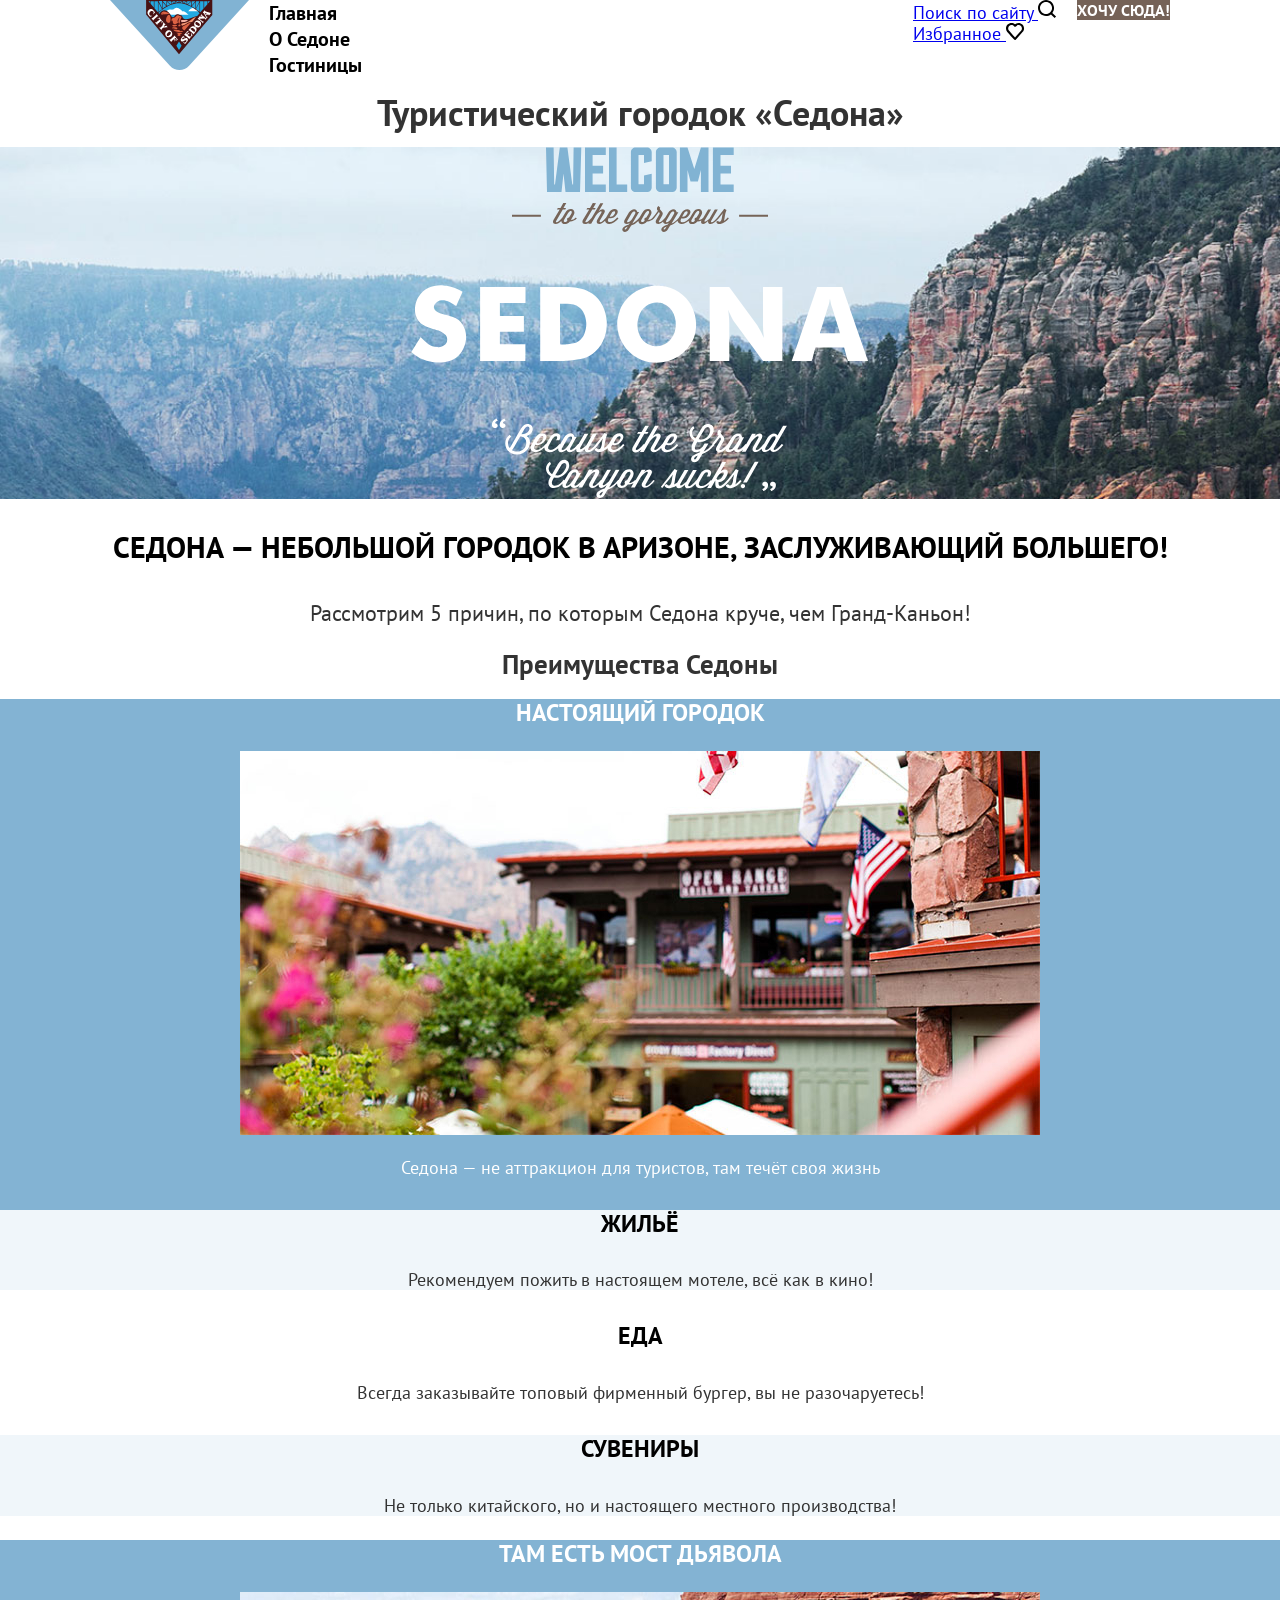
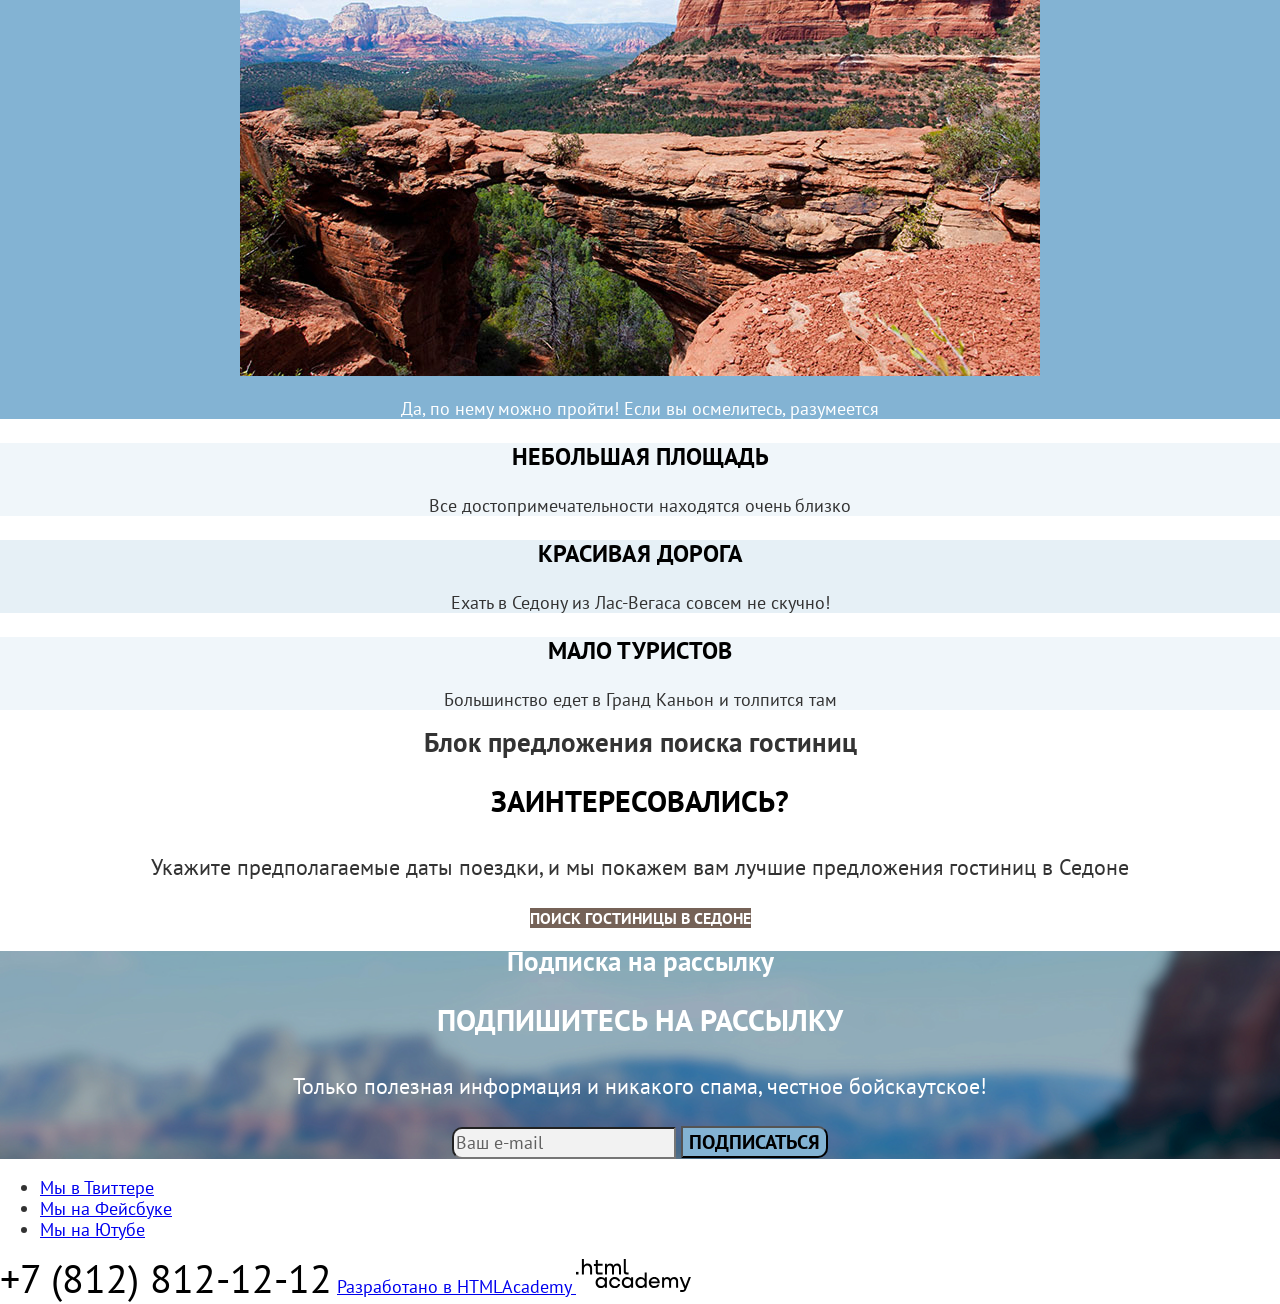
==== commit 22199f4a: "Расставляет элементы шапки по сетке" ====
--- a/index.html
+++ b/index.html
@@ -9,7 +9,7 @@
   <body>
     <header class="page-header">
       <nav class="page-nav">
-        <a class="logo">
+        <a class="logo page-nav__logo">
           <img class="logo__image" src="img/logo.svg" alt="Логотип сайта" width="139" height="70">
         </a>
 
--- a/css/styles.css
+++ b/css/styles.css
@@ -28,20 +28,6 @@
   color: #333333;
 }
 
-.visually-hidden {
-  position: absolute;
-
-  width: 1px;
-  height: 1px;
-  margin: -1px;
-  padding: 0;
-  overflow: hidden;
-
-  border: 0;
-
-  clip: rect(0 0 0 0);
-}
-
 .logo {
   display: inline-block;
 }
@@ -52,20 +38,6 @@
   height: 70px;
 }
 
-.site-nav {
-  margin: 0;
-  padding: 0;
-
-  list-style: none;
-}
-
-.user-nav {
-  margin: 0;
-  padding: 0;
-
-  list-style: none;
-}
-
 .nav-link {
   font-weight: 700;
   font-size: 20px;
@@ -93,9 +65,6 @@
 }
 
 .hero {
-  padding-top: 50px;
-  padding-bottom: 80px;
-
   background-color: #6b8e9e;
   background-image: url("../img/index-background.jpg");
   background-repeat: no-repeat;
@@ -109,13 +78,7 @@
   margin: 0 auto;
 }
 
-.page-main--index .hero {
-  margin-bottom: 60px;
-}
-
 .title {
-  margin: 0;
-
   font-weight: 700;
   font-size: 30px;
   line-height: 36px;
@@ -144,8 +107,6 @@
 }
 
 .description {
-  margin: 0;
-
   font-size: 22px;
   line-height: 36px;
 }
@@ -157,16 +118,20 @@
   list-style: none;
 }
 
-.features-list > .feature:not(.feature--pictorial):nth-child(odd) {
+.features-list:not(.features-list--sub) > .feature:not(.feature--pictorial):nth-child(odd) {
   background-color: rgba(131, 179, 211, 0.12);
 }
 
-.features-list > .feature:not(.feature--pictorial):nth-child(even) {
+.features-list:not(.features-list--sub) > .feature:not(.feature--pictorial):nth-child(even) {
   background-color: rgba(131, 179, 211, 0.2);
 }
 
-.feature p {
-  margin: 0;
+.features-list--sub {
+  background-color: #ffffff;
+}
+
+.features-list--sub .feature:nth-child(odd) {
+  background-color: rgba(131, 179, 211, 0.12);
 }
 
 .feature--pictorial {
@@ -176,23 +141,6 @@
 .feature--pictorial > .title,
 .feature--pictorial > p {
   color: #ffffff;
-}
-
-.subfeatures-list {
-  margin: 0;
-  padding: 0;
-
-  list-style: none;
-
-  background-color: #ffffff;
-}
-
-.subfeatures-list .subfeature:nth-child(odd) {
-  background-color: rgba(131, 179, 211, 0.12);
-}
-
-.subfeature p {
-  margin: 0;
 }
 
 .subscribe {
@@ -245,13 +193,6 @@
   border-bottom-right-radius: 10px;
 }
 
-.social-links {
-  margin: 0;
-  padding: 0;
-
-  list-style: none;
-}
-
 .phone {
   font-weight: 400;
   font-size: 40px;
@@ -349,6 +290,7 @@
   border: none;
   border-radius: 4px;
 }
+
 .pagination-link--current {
   color: #000000;
 
@@ -371,13 +313,21 @@
 }
 
 .page-nav__logo {
-  margin-right: 30px;
+  margin-right: 20px;
 }
 
 .page-nav__site {
+  margin: 0;
   margin-right: auto;
+  padding: 0;
+
+  list-style: none;
 }
 
 .page-nav__user {
+  margin: 0;
   margin-right: 20px;
-}
+  padding: 0;
+
+  list-style: none;
+}
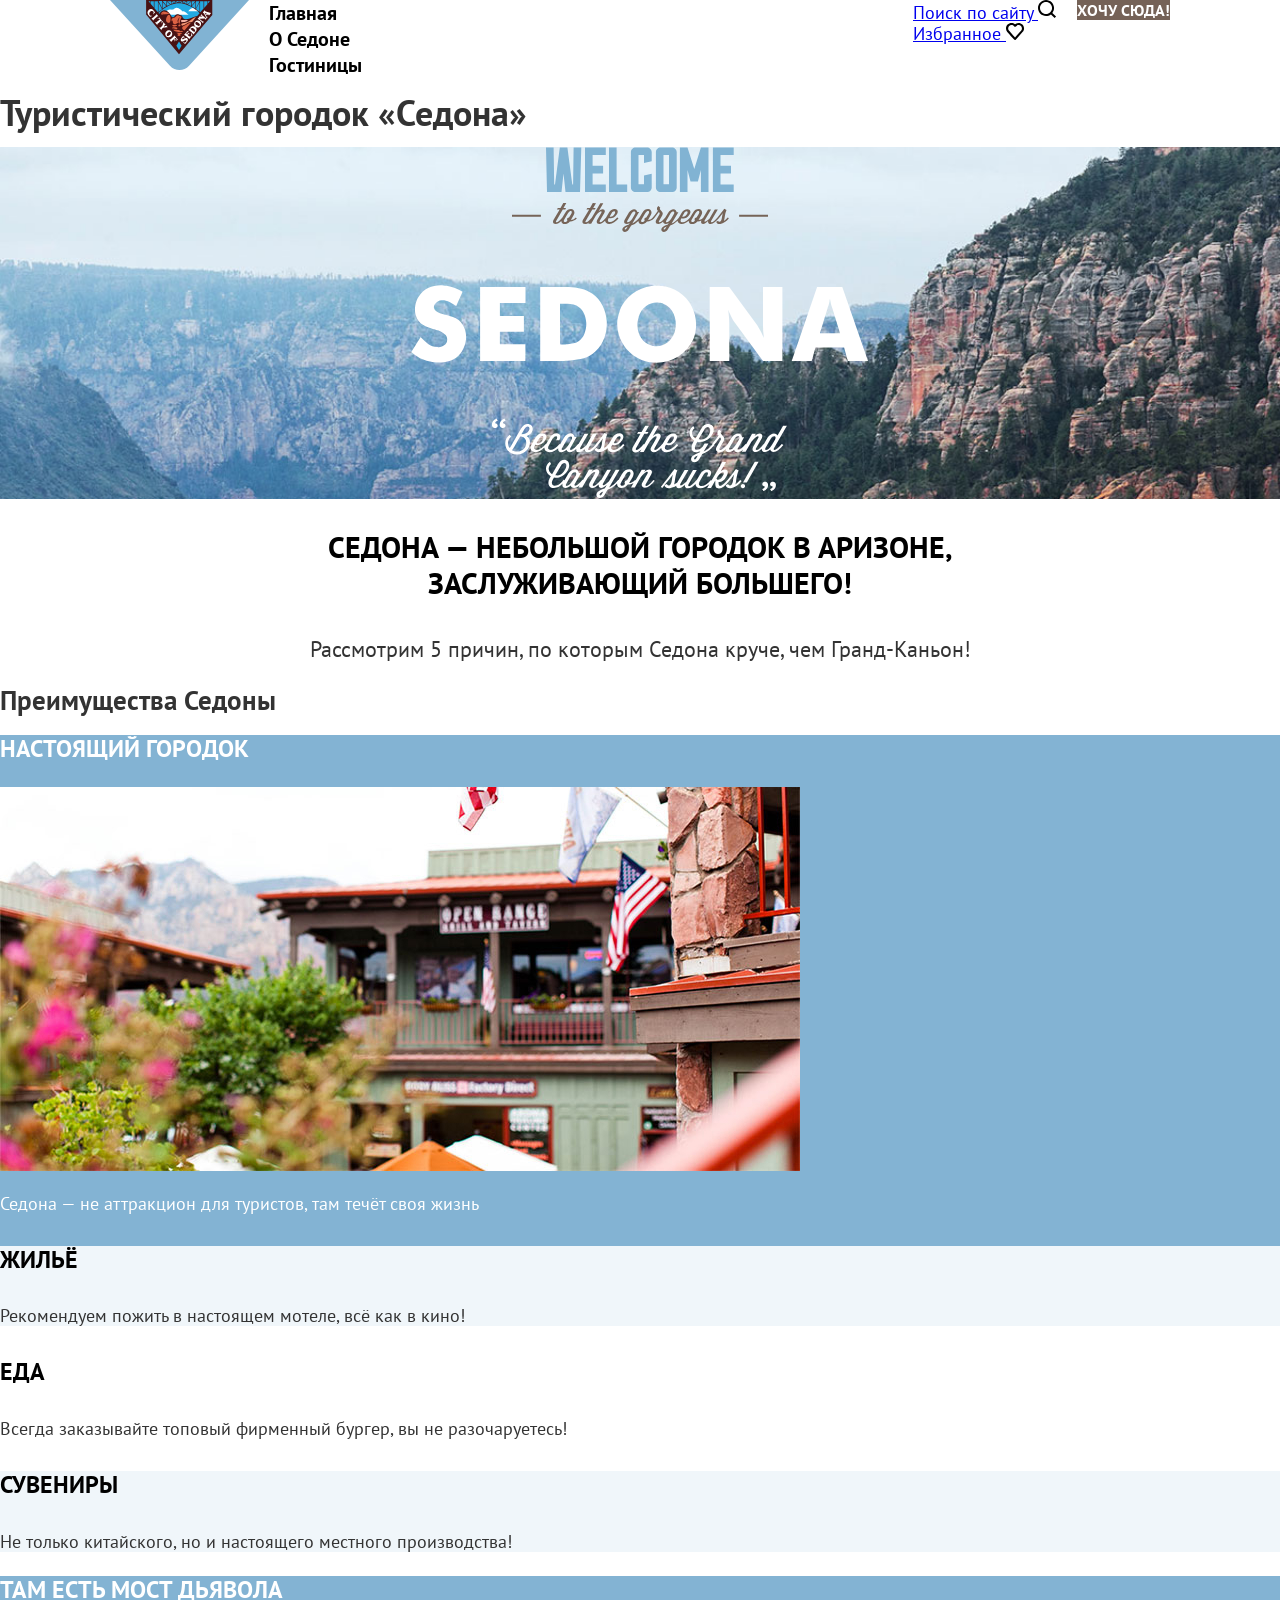
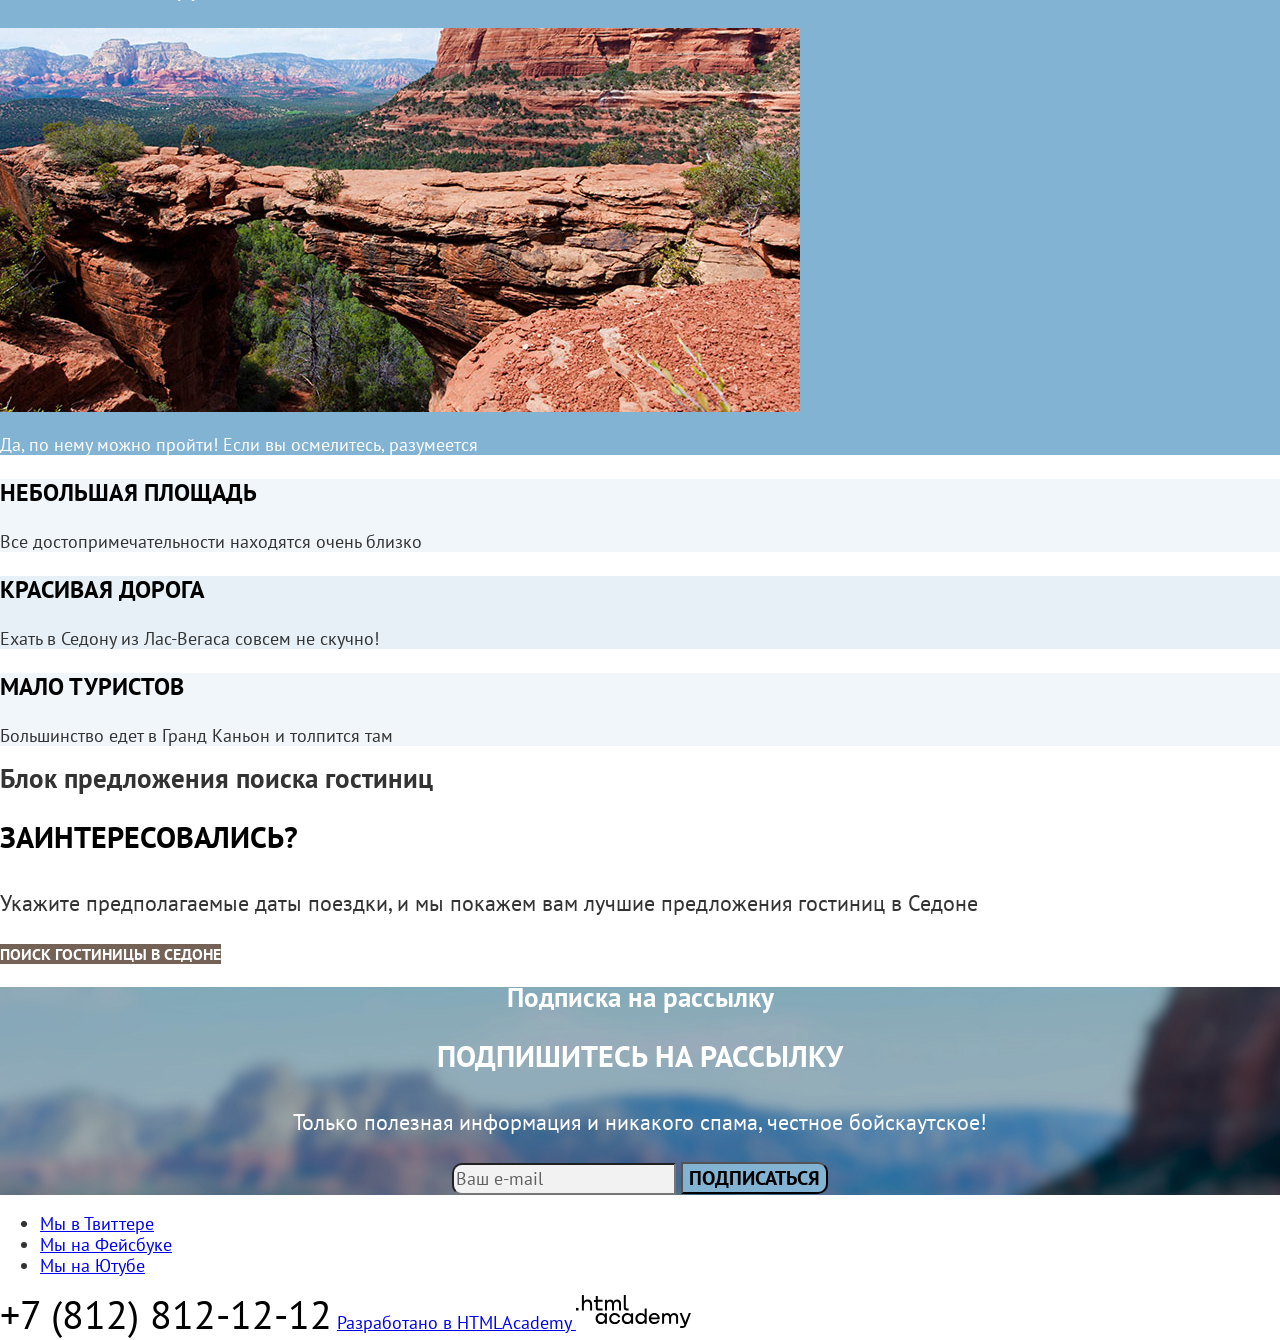
==== commit 841b0bc0: "Исправляет выравнивание заголовка главной страницы" ====
--- a/index.html
+++ b/index.html
@@ -48,15 +48,17 @@
       </nav>
     </header>
 
-    <main class="page-main page-main--index">
+    <main class="page-main">
       <h1 class="visually-hidden">Туристический городок «Седона»</h1>
 
       <div class="hero">
         <img class="hero__image" src="img/welcome.svg" alt="Добро пожаловать в Седону" width="458" height="352">
       </div>
 
-      <p class="title">Седона — небольшой городок в Аризоне, заслуживающий большего!</p>
-      <p class="description">Рассмотрим 5 причин, по которым Седона круче, чем Гранд-Каньон!</p>
+      <div class="page-main__heading">
+        <p class="title">Седона — небольшой городок в Аризоне, заслуживающий большего!</p>
+        <p class="description">Рассмотрим 5 причин, по которым Седона круче, чем Гранд-Каньон!</p>
+      </div>
 
       <section class="features">
         <h2 class="visually-hidden">Преимущества Седоны</h2>
--- a/css/styles.css
+++ b/css/styles.css
@@ -58,10 +58,6 @@
   text-decoration: none;
 
   background-color: #756257;
-}
-
-.page-main--index {
-  text-align: center;
 }
 
 .hero {
@@ -331,3 +327,10 @@
 
   list-style: none;
 }
+
+.page-main__heading {
+  width: 720px;
+  margin: 0 auto;
+
+  text-align: center;
+}
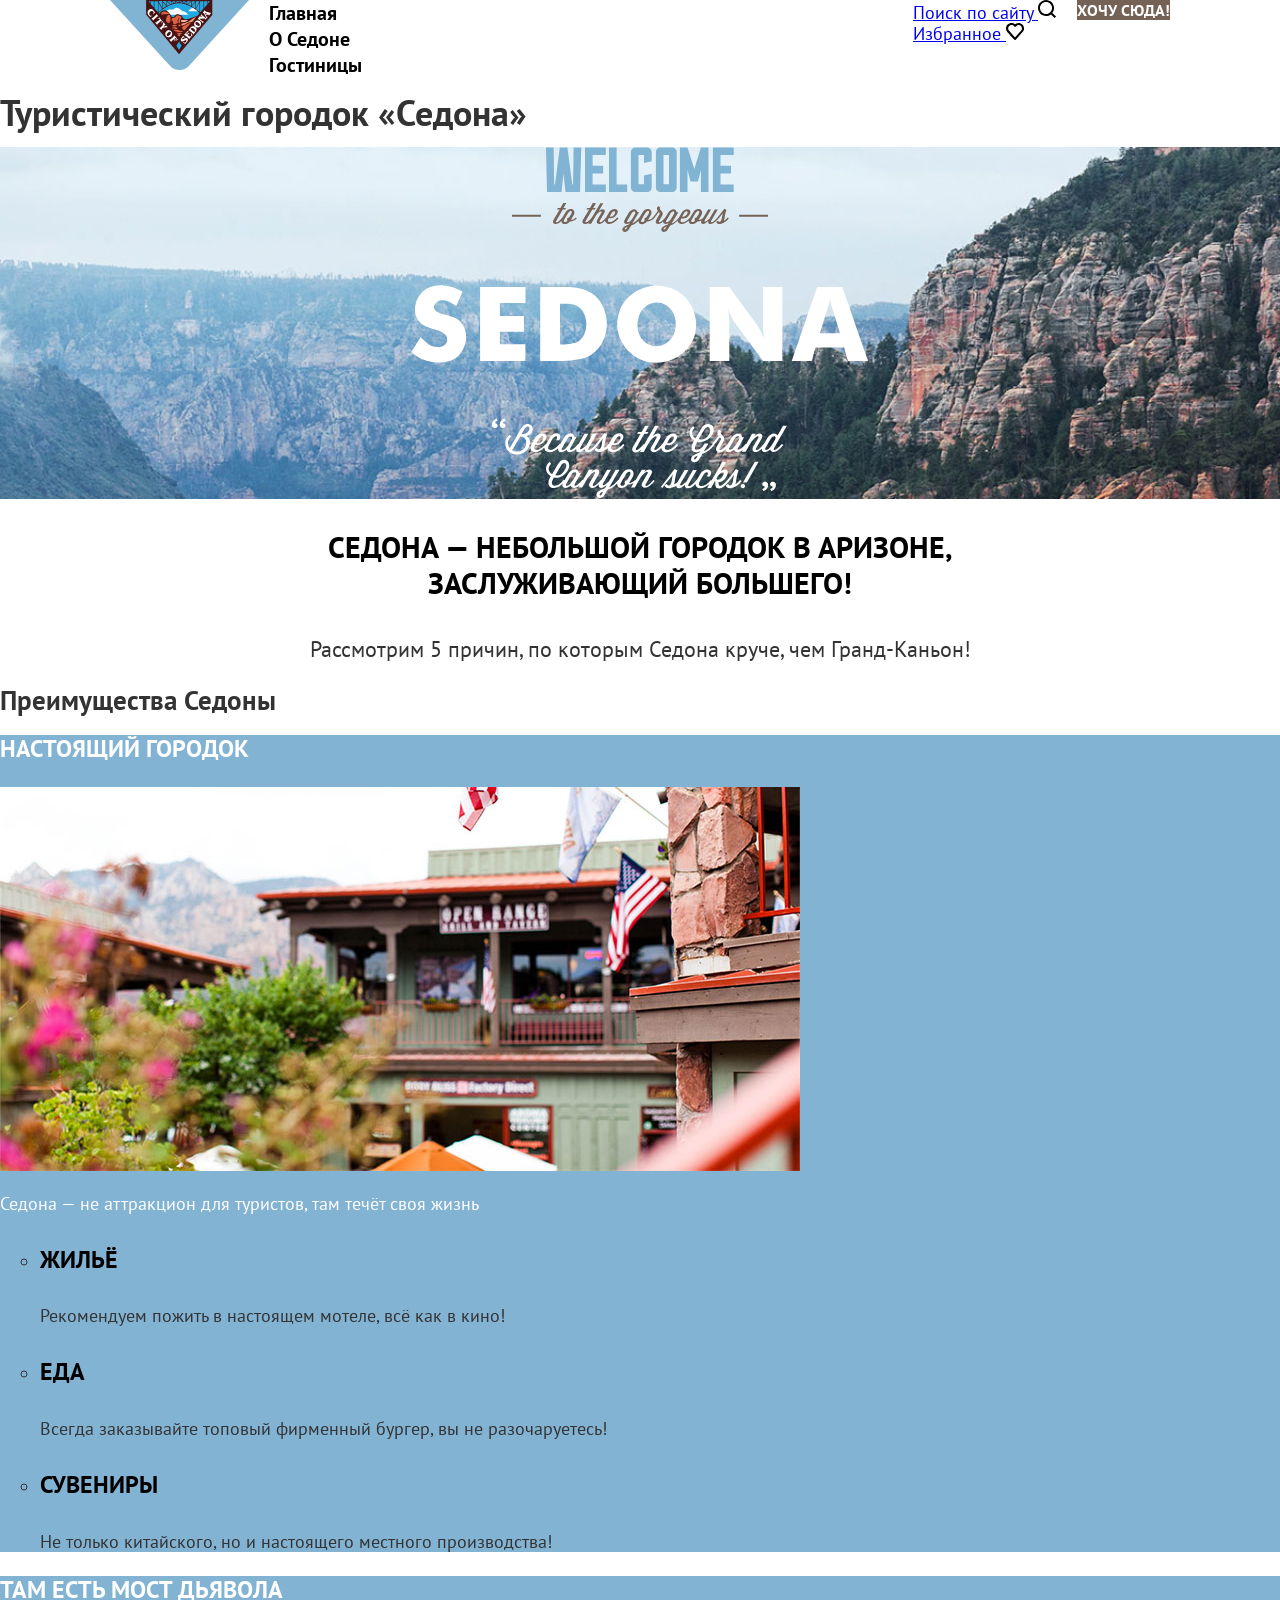
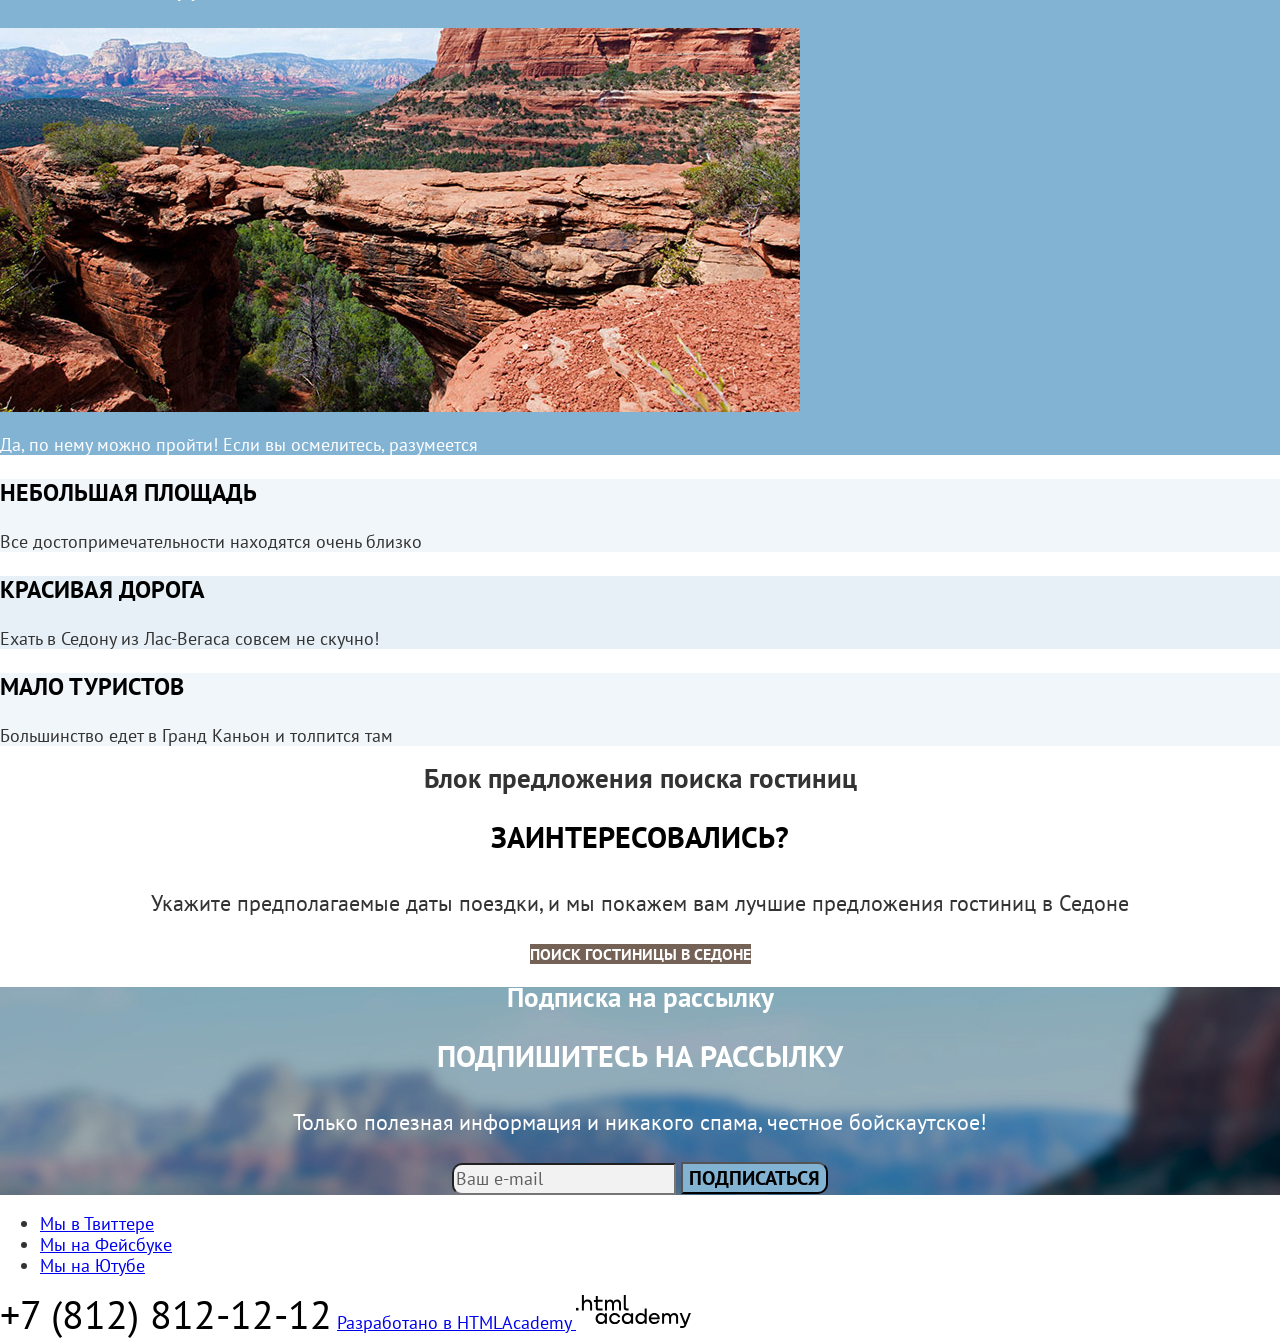
==== commit 8c4fc10d: "Исправляет классы преимуществ" ====
--- a/index.html
+++ b/index.html
@@ -69,17 +69,17 @@
             <img class="feature__image" src="img/sedona-stores-photo.jpg" alt="Городской вид Седоны" width="800" height="384">
             <p>Седона — не аттракцион для туристов, там течёт своя жизнь</p>
 
-            <ul class="features-list features-list--sub">
-              <li class="feature">
-                <h4 class="title title--feature feature__title">Жильё</h4>
+            <ul class="subfeatures-list">
+              <li class="subfeature">
+                <h4 class="title title--feature subfeature__title">Жильё</h4>
                 <p>Рекомендуем пожить в настоящем мотеле, всё как в кино!</p>
               </li>
-              <li class="feature">
-                <h4 class="title title--feature feature__title">Еда</h4>
+              <li class="subfeature">
+                <h4 class="title title--feature subfeature__title">Еда</h4>
                 <p>Всегда заказывайте топовый фирменный бургер, вы не разочаруетесь!</p>
               </li>
-              <li class="feature">
-                <h4 class="title title--feature feature__title">Сувениры</h4>
+              <li class="subfeature">
+                <h4 class="title title--feature subfeature__title">Сувениры</h4>
                 <p>Не только китайского, но и настоящего местного производства!</p>
               </li>
             </ul>
--- a/css/styles.css
+++ b/css/styles.css
@@ -334,3 +334,7 @@
 
   text-align: center;
 }
+
+.booking-prompt {
+  text-align: center;
+}
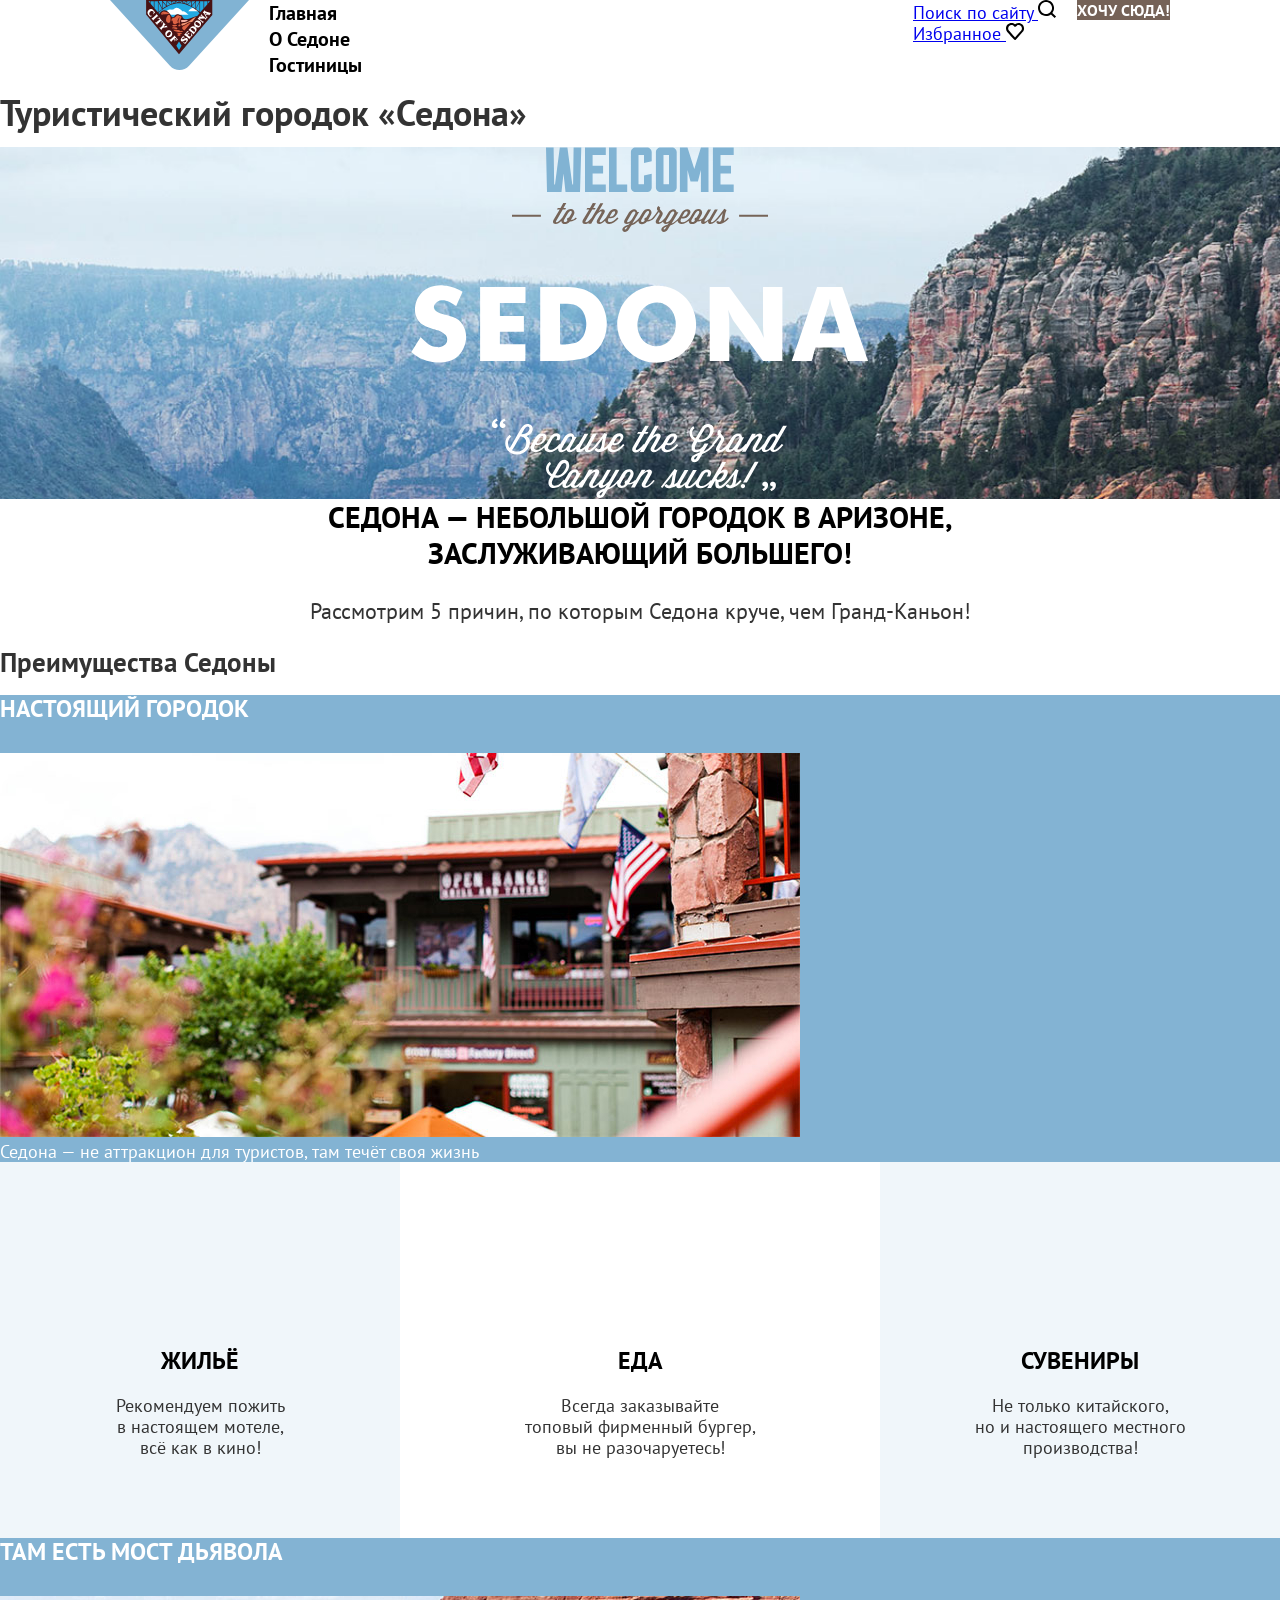
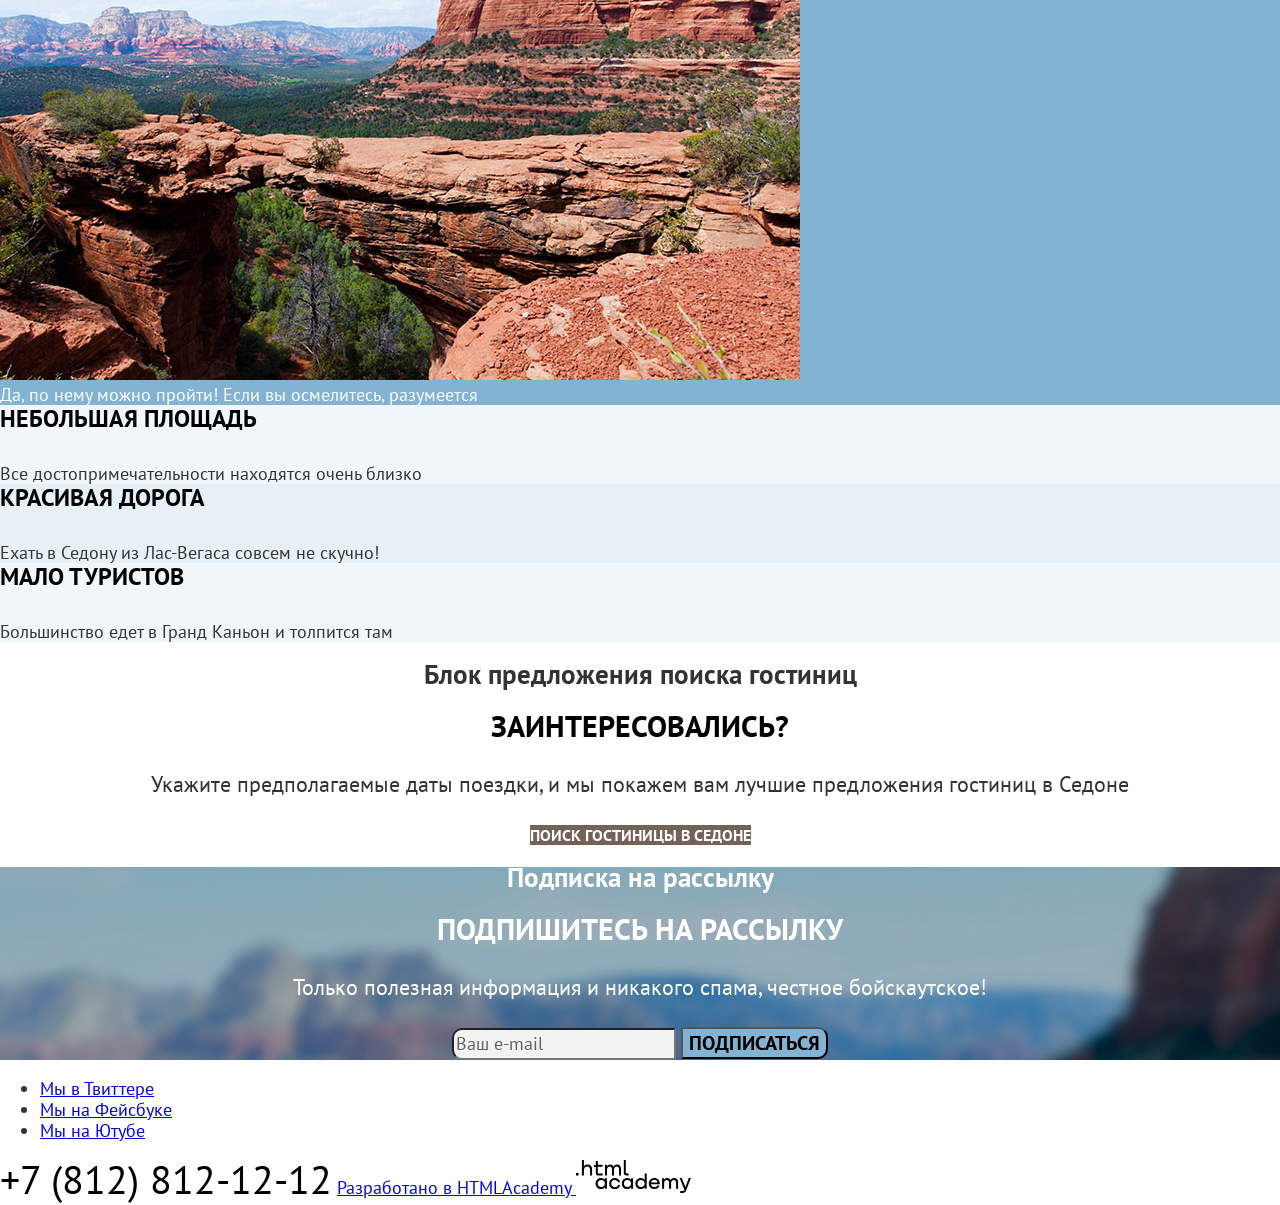
==== commit b4f48ed5: "Расставляет отступы в элементах подсписка" ====
--- a/index.html
+++ b/index.html
@@ -72,15 +72,15 @@
             <ul class="subfeatures-list">
               <li class="subfeature">
                 <h4 class="title title--feature subfeature__title">Жильё</h4>
-                <p>Рекомендуем пожить в настоящем мотеле, всё как в кино!</p>
+                <p>Рекомендуем пожить в&nbsp;настоящем мотеле, всё&nbsp;как&nbsp;в&nbsp;кино!</p>
               </li>
               <li class="subfeature">
                 <h4 class="title title--feature subfeature__title">Еда</h4>
-                <p>Всегда заказывайте топовый фирменный бургер, вы не разочаруетесь!</p>
+                <p>Всегда заказывайте топовый&nbsp;фирменный бургер, вы&nbsp;не&nbsp;разочаруетесь!</p>
               </li>
               <li class="subfeature">
                 <h4 class="title title--feature subfeature__title">Сувениры</h4>
-                <p>Не только китайского, но и настоящего местного производства!</p>
+                <p>Не только китайского, но&nbsp;и&nbsp;настоящего местного производства!</p>
               </li>
             </ul>
           </li>
--- a/css/styles.css
+++ b/css/styles.css
@@ -75,6 +75,8 @@
 }
 
 .title {
+  margin: 0;
+
   font-weight: 700;
   font-size: 30px;
   line-height: 36px;
@@ -335,6 +337,50 @@
   text-align: center;
 }
 
+.feature__title {
+  margin: 0;
+  margin-bottom: 30px;
+}
+
+.feature p {
+  margin: 0;
+}
+
+.subfeatures-list {
+  display: flex;
+  flex-direction: row;
+  justify-content: space-between;
+  margin: 0;
+  padding: 0;
+
+  list-style: none;
+
+  background-color: #ffffff;
+}
+
+.subfeature {
+  display: flex;
+  flex-direction: column;
+  align-items: center;
+  width: 400px;
+  padding-top: 185px;
+  padding-bottom: 80px;
+
+  text-align: center;
+}
+
+.subfeatures-list .subfeature:nth-child(odd) {
+  background-color: rgba(131, 179, 211, 0.12);
+}
+
+.subfeature__title {
+  margin-bottom: 20px;
+}
+
+.subfeature p {
+  width: 250px;
+}
+
 .booking-prompt {
   text-align: center;
 }
